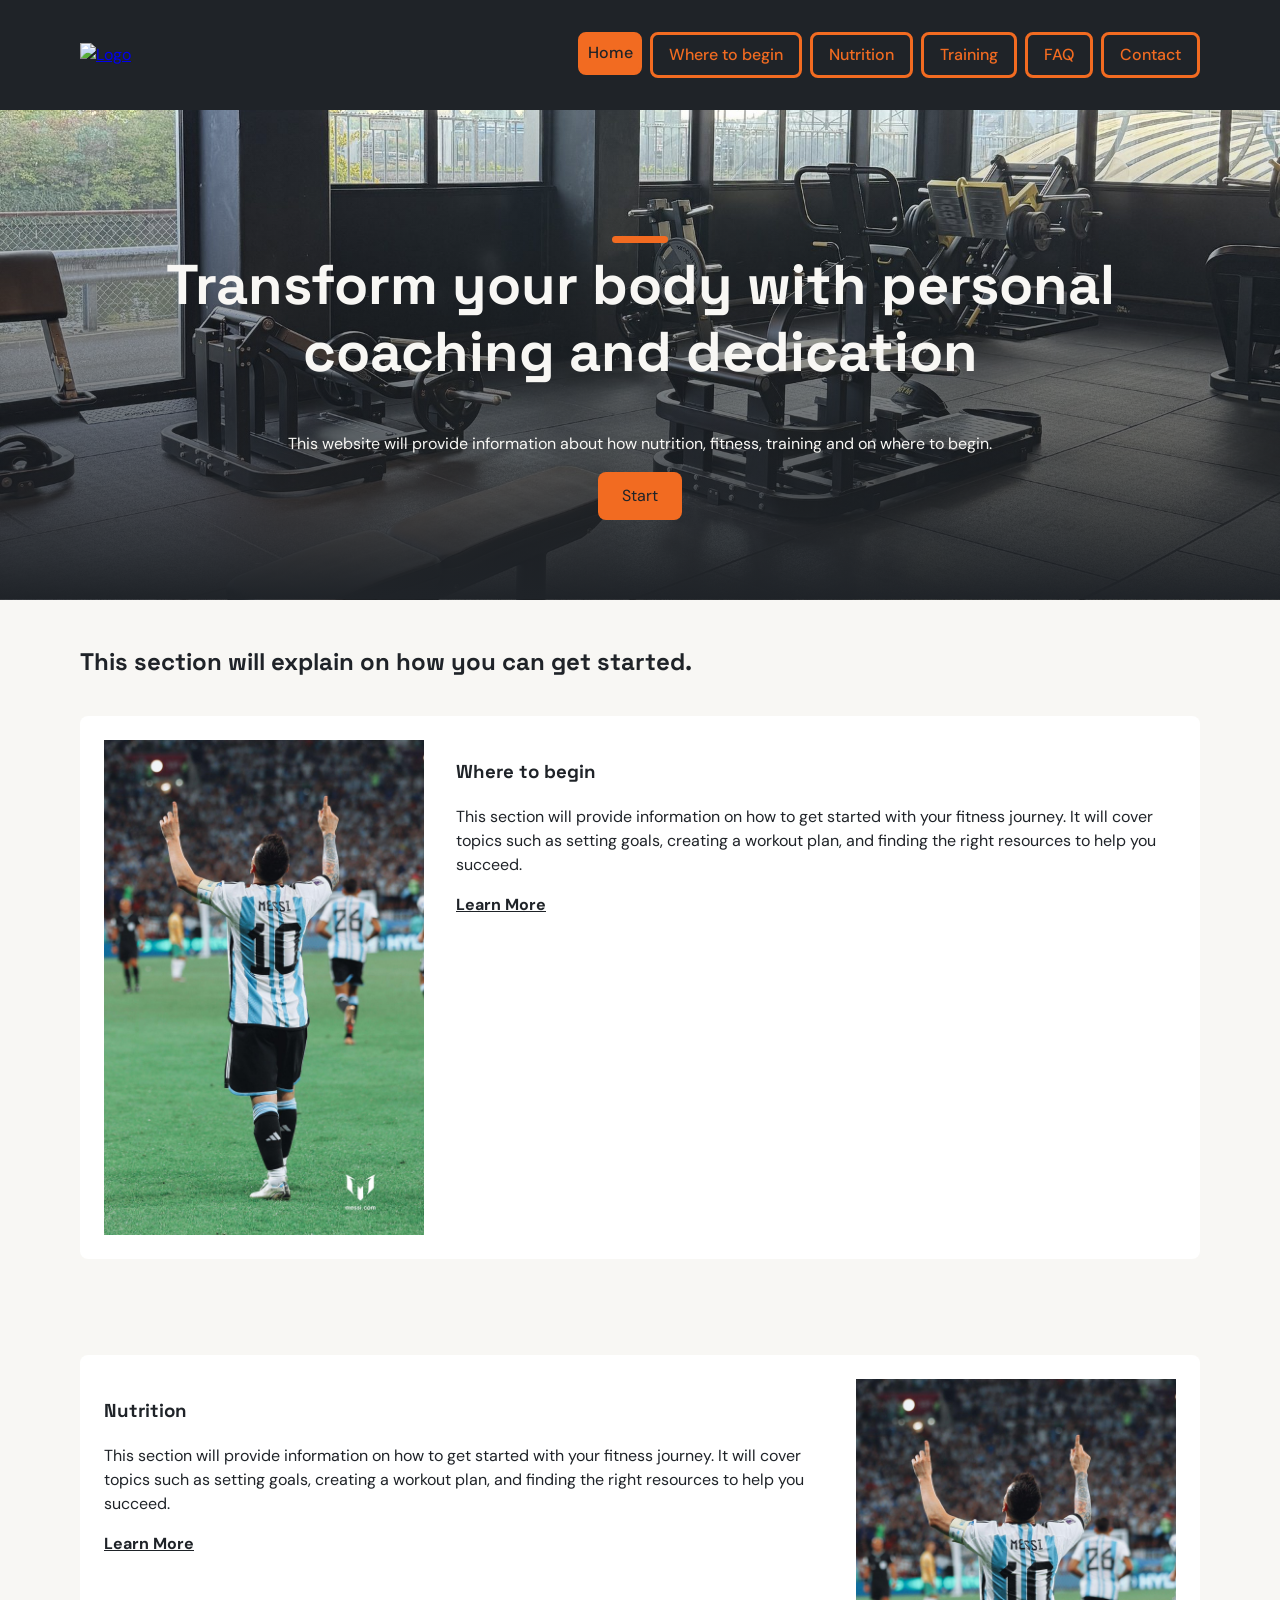
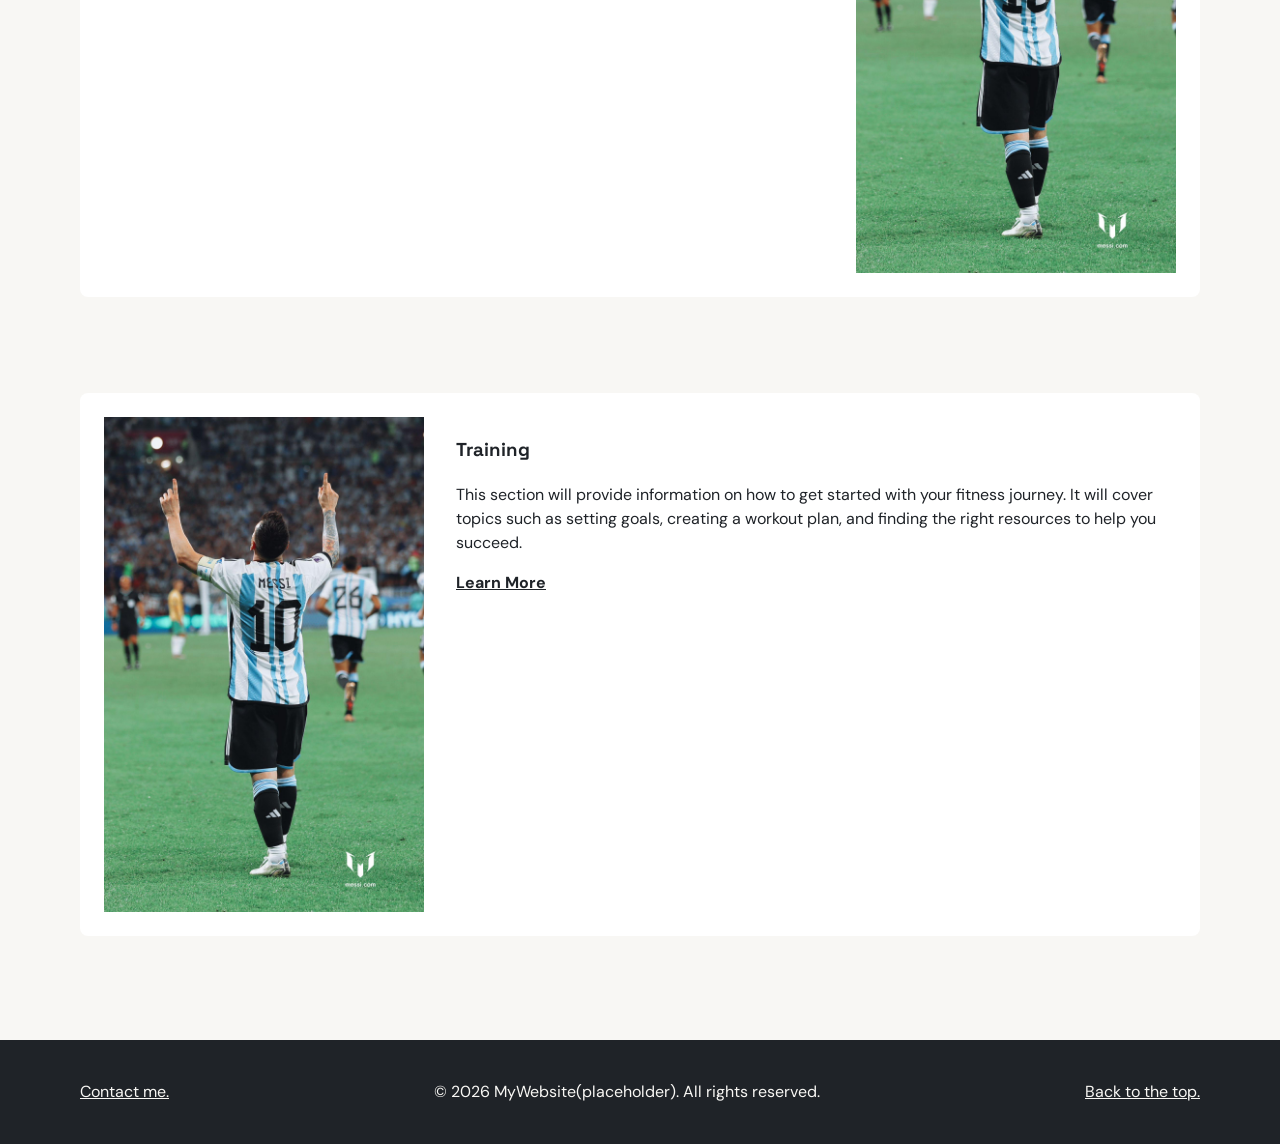
==== index.html @ 64c0b314 "new start" ====
<!doctype html>
<html lang="en">
	<head>
		<meta charset="UTF-8" />
		<meta name="viewport" content="width=device-width, initial-scale=1.0" />
		<link rel="stylesheet" type="text/css" href="css/style.css" />
		<title>MyWebsite(placeholder)</title>
		<link rel="icon" type="image/png" href="img/favicon.png" />
		<meta
			name="description"
			content="This website will provide information about how nutrition,fitness,training and on where to begin"
		/>
		<meta name="author" content="Mustafa Gedikli" />
		<meta
			name="keywords"
			content="nutrition, training, where to begin, fitness, contact"
		/>
	</head>
	<body>
		<header id="top">
			<a href="index.html"
				><img src="img/logo.svg" alt="Logo" class="logo"
			/></a>
			<nav>
				<ul>
					<li><a class="active" href="index.html">Home</a></li>
					<li><a href="where-to-begin.html">Where to begin</a></li>
					<li><a href="nutrition.html">Nutrition</a></li>
					<li><a href="training.html">Training</a></li>
					<li><a href="faq.html">FAQ</a></li>
					<li><a href="contact.html">Contact</a></li>
				</ul>
			</nav>
		</header>
		<section class="hero">
			<h1>Transform your body with personal coaching and dedication</h1>
			<p>
				This website will provide information about how nutrition, fitness,
				training and on where to begin.
			</p>
			<a class="start-button" href="where-to-begin.html">Start</a>
		</section>
		<section class="cards">
			<h2>This section will explain on how you can get started.</h2>
			<article>
				<img src="img/messi.jpeg" alt="Where to begin" height="530" width="320" />
				<section>
				<h3>Where to begin</h3>
				<p>
					This section will provide information on how to get started with your
					fitness journey. It will cover topics such as setting goals, creating
					a workout plan, and finding the right resources to help you succeed.
				</p>
				<a href="where-to-begin.html">Learn More</a>
				</section>
			</article>
			<article class="nutrition">
				<img src="img/messi.jpeg" alt="Nutrition" height="530" width="320" />
				<section>
				<h3>Nutrition</h3>
				<p>
					This section will provide information on how to get started with your
					fitness journey. It will cover topics such as setting goals, creating
					a workout plan, and finding the right resources to help you succeed.
				</p>
				
				<a href="nutrition.html">Learn More</a>
				</section>
			</article>
			<article>
				<img src="img/messi.jpeg" alt="Training" height="530" width="320" />
				<section>
				<h3>Training</h3>
				<p>
					This section will provide information on how to get started with your
					fitness journey. It will cover topics such as setting goals, creating
					a workout plan, and finding the right resources to help you succeed.
				</p>
				
				<a href="training.html">Learn More</a>
				</section>
			</article>
		</section>
		<footer>
			<a href="contact.html">Contact me.</a>
			<p>&copy; 2026 MyWebsite(placeholder). All rights reserved.</p>
			<a href="#top">Back to the top.</a>
		</footer>
	</body>
</html>
---- css/style.css ----
@import url("https://fonts.googleapis.com/css2?family=Space+Grotesk:wght@300..700&display=swap");
@import url("https://fonts.googleapis.com/css2?family=DM+Sans:ital,opsz,wght@0,9..40,100..1000;1,9..40,100..1000&family=Space+Grotesk:wght@300..700&display=swap");
body {
	font-family: "DM Sans", sans-serif;
	color: #1f2328;
	font-size: 1rem;
	line-height: 1.5;
	background-color: #f8f7f4;
	margin: 0;
}

header {
    background-color: #1f2328;
    padding: 1rem;
	text-align: center;
}
section {
	padding: 1.5rem;
}

article section {
	padding: 0;

}


section h2 {
	grid-column: 1/-1;
}

article {
	background-color: #ffffff;
	padding: 1.5rem;
	border-radius: 0.5rem;
	margin-bottom: 5rem;


}

article a {
	color: #1f2328;
	font-weight: 700;
}

article a:hover {
	text-decoration: underline;
	color: #c2410c;
}

img {
	max-width: 100%;
	height: auto;
}



.hero h1::before {
	content: "";
	display: block;
	width: 3.5rem;
	height: 0.4rem;
	background-color: #f26b21;
	border-radius: 0.5rem;
	margin-bottom: 0.5rem;
margin-right: auto;
	margin-left: auto;
}


.hero {
	background-color: #1f2328;
	color: #f8f7f4;
	padding-top: 5rem;
	padding-bottom: 5rem;
	text-align: center;
	background-image: linear-gradient(rgba(31,35,40,0),rgba(31,35,40,1)),url("../img/hero.jpg");
	background-repeat: no-repeat;
	background-size: cover;
	background-position: center;
}

.hero-detailpages {
	background-color: #1f2328;
	color: #f8f7f4;
}

.article-detailpages {
	background-color: #1f2328;
}
.hero-img {

	height: auto;
	width: 320px;
}

.logo {
    height: 2.75rem;

}

nav ul {
	list-style: none;
	padding: 0;
	display:grid;
	grid-template-columns: 1fr 1fr;
    gap: 0.5rem;
	text-align: center;

}

nav a {
	color: #f26b21;
	text-decoration: none;
	border-width: 3px;
	border-style: solid;
	border-color: #f26b21;
	background-color: transparent;
	border-radius: 0.5rem;
	padding: 0.5rem 1rem;
	display: block;
font-weight: 500;
}

.start-button {
	background-color: #f26b21;
	color: #1f2328;
	text-decoration: none;
    padding: 0.75rem 1.5rem;
    display: inline-block;
    border-radius: 0.5rem
	
}

.start-button2 {
	background-color: #f26b21;
	color: #1f2328;
	text-decoration: none;
	padding: 0.75rem 1.5rem;
	display: inline-block;
	border-radius: 0.5rem;
	

}
.submit-button {
	background-color: #f26b21;
	color: #1f2328;
	text-decoration: none;
	padding: 0.75rem 1.5rem;
	display: inline-block;
	border-radius: 0.5rem;
	align-self: flex-start;
}
h1,
h2,
h3 {
	font-family: "Space Grotesk", sans-serif;
}

h1 {
	font-size: 2.5rem;
	line-height: 1.2;
}

footer {
	background-color: #1f2328;
	color: #f8f7f4;
	padding: 1.5rem;
}

footer a {
	color: #f8f7f4;
}

.active {
	background-color: #f26b21;
	padding: 0.40em;
	color: #1f2328;
}

nav ul :hover {
	color: #f26b21;
	text-decoration: underline;
}

footer a:hover {
	color: #f26b21;
	text-decoration: underline;
}

.start-button:hover {
	background-color: #ffffff;
}

.start-button:active {
	background-color:#c2410c;
	color: #ffffff;
}
.start-button2:hover {
	background-color: #ffffff;
}

.start-button2:active {
	background-color:#c2410c;
	color: #ffffff;
}

.next-button {
	display:flex;
	justify-content: space-between;
}
form {
	display: flex;
	flex-direction: column;
	gap: 0.5rem;
}
input ,
select, 
textarea {
	padding: 0.5rem;
	border-radius: 0.5rem;
	border:solid #1f2328;
}

.social > article,
.what-i-do > article {
	display: flex;
	flex-direction: column;
	margin-bottom: 1rem;
}




@media (min-width: 768px) {
	header {
		display:flex;
		justify-content: space-between;
		align-items: center;

	}
	h1 {
		font-size: 3.5rem;
	}
	.cards {
		display: grid;
		gap: 1rem;
		grid-template-columns:  1fr;
	}
	footer {
		display: flex;
		justify-content: space-between;
		align-items: center;
	}
	header , section , footer {
		padding-left : 5rem;
		padding-right: 5rem;
	}
	.nutrition {
		flex-direction:row-reverse;
	}
	article {
		display: flex;
		gap: 2rem;
	}
	nav ul {
		display: flex;
		flex-wrap: wrap;
	}
	.diet-plans {
		display: grid;
		grid-template-columns: 1fr 1fr 1fr;
		gap: 1rem;
		
		
	}
	.diet-plans > p {
		grid-column: 1/-1;
	}
	.diet-plans > article {
		display: flex;
		flex-direction: column;
	}
	.diet-plans > article > img {
		width: 100%;
		height: 12rem;
		object-fit: cover;
	}
	.contact {
		display: grid;
		grid-template-columns: 2fr 1fr;
	}
	
}
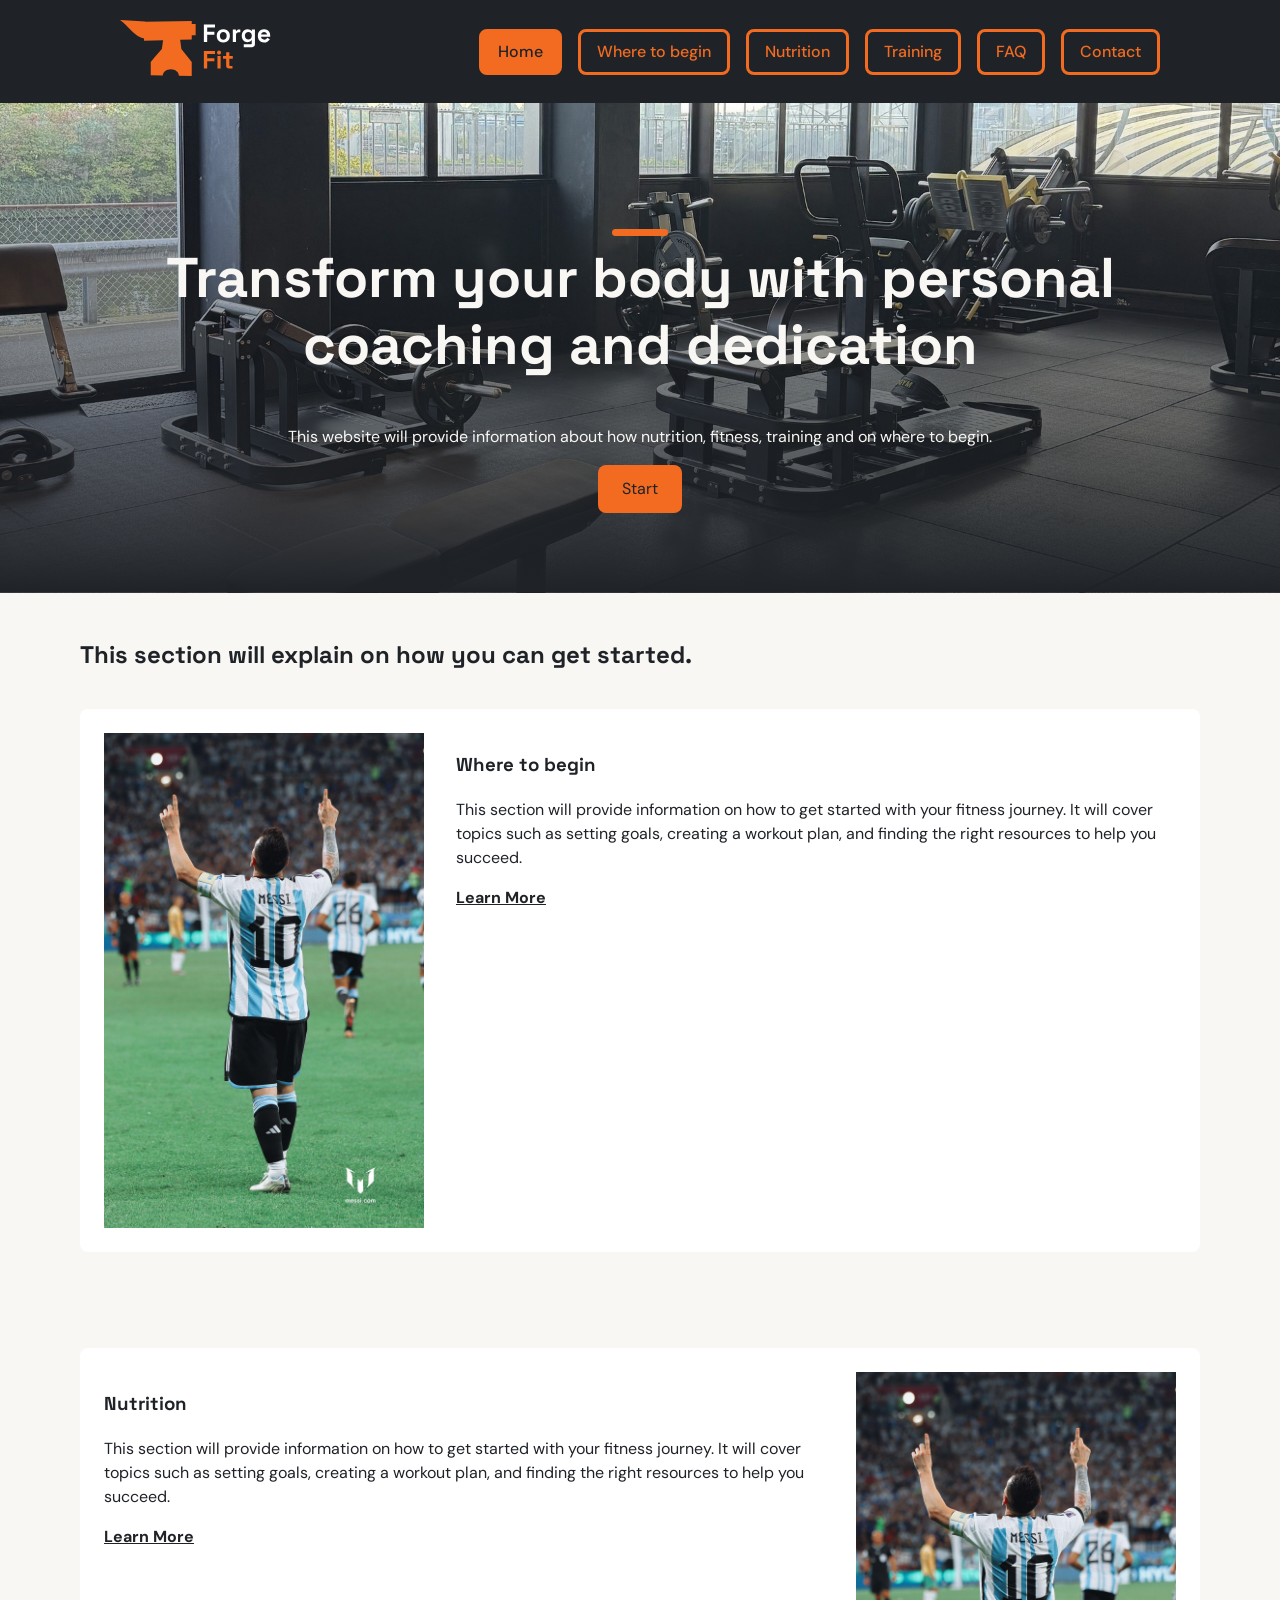
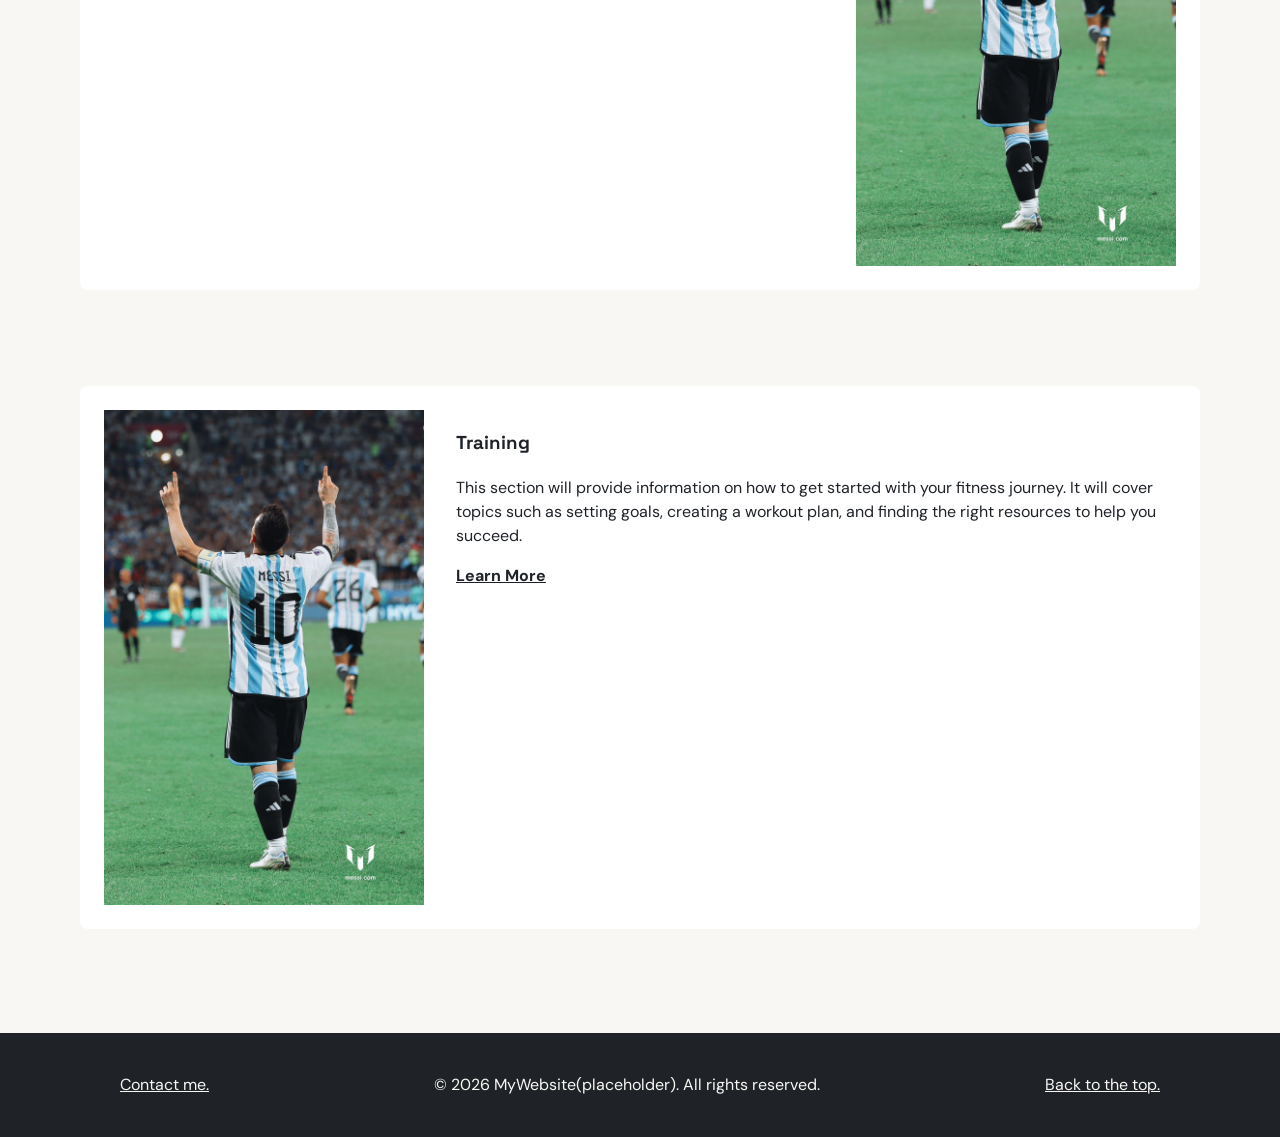
==== commit 9e1be49c: "broken" ====
--- a/index.html
+++ b/index.html
@@ -21,6 +21,12 @@
 			<a href="index.html"
 				><img src="img/logo.svg" alt="Logo" class="logo"
 			/></a>
+			<input type="checkbox" id="menu-toggle" class="menu-toggle" />
+			<label for="menu-toggle" class="menu-button" title="Open menu">
+					<span></span>
+					<span></span>
+					<span></span>
+				</label>
 			<nav>
 				<ul>
 					<li><a class="active" href="index.html">Home</a></li>
--- a/css/style.css
+++ b/css/style.css
@@ -11,8 +11,12 @@
 
 header {
     background-color: #1f2328;
-    padding: 1rem;
-	text-align: center;
+    padding: 1.25rem;
+display: flex;
+	justify-content: space-between;
+	align-items: center;
+	flex-wrap: wrap;
+	
 }
 section {
 	padding: 1.5rem;
@@ -102,7 +106,7 @@
 	list-style: none;
 	padding: 0;
 	display:grid;
-	grid-template-columns: 1fr 1fr;
+	grid-template-columns: 1fr;
     gap: 0.5rem;
 	text-align: center;
 
@@ -119,6 +123,47 @@
 	padding: 0.5rem 1rem;
 	display: block;
 font-weight: 500;
+	transition: background-color 0.15s ease-out, color 0.15s ease-out;
+}
+
+nav {
+	max-height:0;
+	overflow: hidden;
+	opacity:0;
+	transition: background-color 0.3s ease-out, color 0.3s ease-out;
+
+}
+
+.menu-toggle:checked ~ nav
+{
+	max-height:25rem;
+	opacity: 1;
+}
+.menu-toggle {
+	display: none;
+}
+
+.menu-button {
+	width: 2.75rem;
+	height: 2.75rem;
+	border-width: 3px;
+	border-style: solid;
+	border-color: #f26b21;
+	border-radius: 0.5rem;
+	display: flex;
+	flex-direction: column;
+	justify-content: center;
+	align-items: center;
+	gap: 0.3rem;
+	cursor: pointer;
+}
+
+.menu-button span {
+	display: block;
+	width: 1.3rem;
+	height: 3px;
+	background-color: #f26b21;
+	border-radius: 2px;
 }
 
 .start-button {
@@ -127,10 +172,25 @@
 	text-decoration: none;
     padding: 0.75rem 1.5rem;
     display: inline-block;
+	text-align: center;
     border-radius: 0.5rem
 	
 }
 
+.training-button {
+	background-color: #f26b21;
+	color: #1f2328;
+	text-decoration: none;
+	padding: 0.75rem 1.5rem;
+	display:inline-block;
+	border-radius: 0.5rem;
+}
+
+.training-article {
+	display:flex;
+	justify-content:center;
+	align-items: center;
+}
 .start-button2 {
 	background-color: #f26b21;
 	color: #1f2328;
@@ -138,7 +198,7 @@
 	padding: 0.75rem 1.5rem;
 	display: inline-block;
 	border-radius: 0.5rem;
-	
+
 
 }
 .submit-button {
@@ -173,13 +233,17 @@
 
 .active {
 	background-color: #f26b21;
-	padding: 0.40em;
-	color: #1f2328;
-}
-
-nav ul :hover {
-	color: #f26b21;
-	text-decoration: underline;
+	color: #1f2328;
+}
+
+nav a:hover {
+	color: #f8f7f4;
+	text-decoration: none;
+	background-color: #f26b21;
+}
+
+nav a.active:hover {
+	color: #1f2328;
 }
 
 footer a:hover {
@@ -251,9 +315,13 @@
 		justify-content: space-between;
 		align-items: center;
 	}
-	header , section , footer {
-		padding-left : 5rem;
-		padding-right: 5rem;
+ section{
+	 padding-left : 5rem;
+	 padding-right : 5rem;
+ }
+	header , footer {
+		padding-left : 7.5rem;
+		padding-right: 7.5rem;
 	}
 	.nutrition {
 		flex-direction:row-reverse;
@@ -262,9 +330,24 @@
 		display: flex;
 		gap: 2rem;
 	}
+    nav { 
+		max-height:none;
+		overflow: visible;
+		opacity:1;
+		
+	   }	
 	nav ul {
 		display: flex;
 		flex-wrap: wrap;
+		gap: 1rem;
+		margin: 0;
+	}
+	
+	.menu-button {
+		display:none;
+	}
+	.logo {
+		height: 3.5rem;
 	}
 	.diet-plans {
 		display: grid;
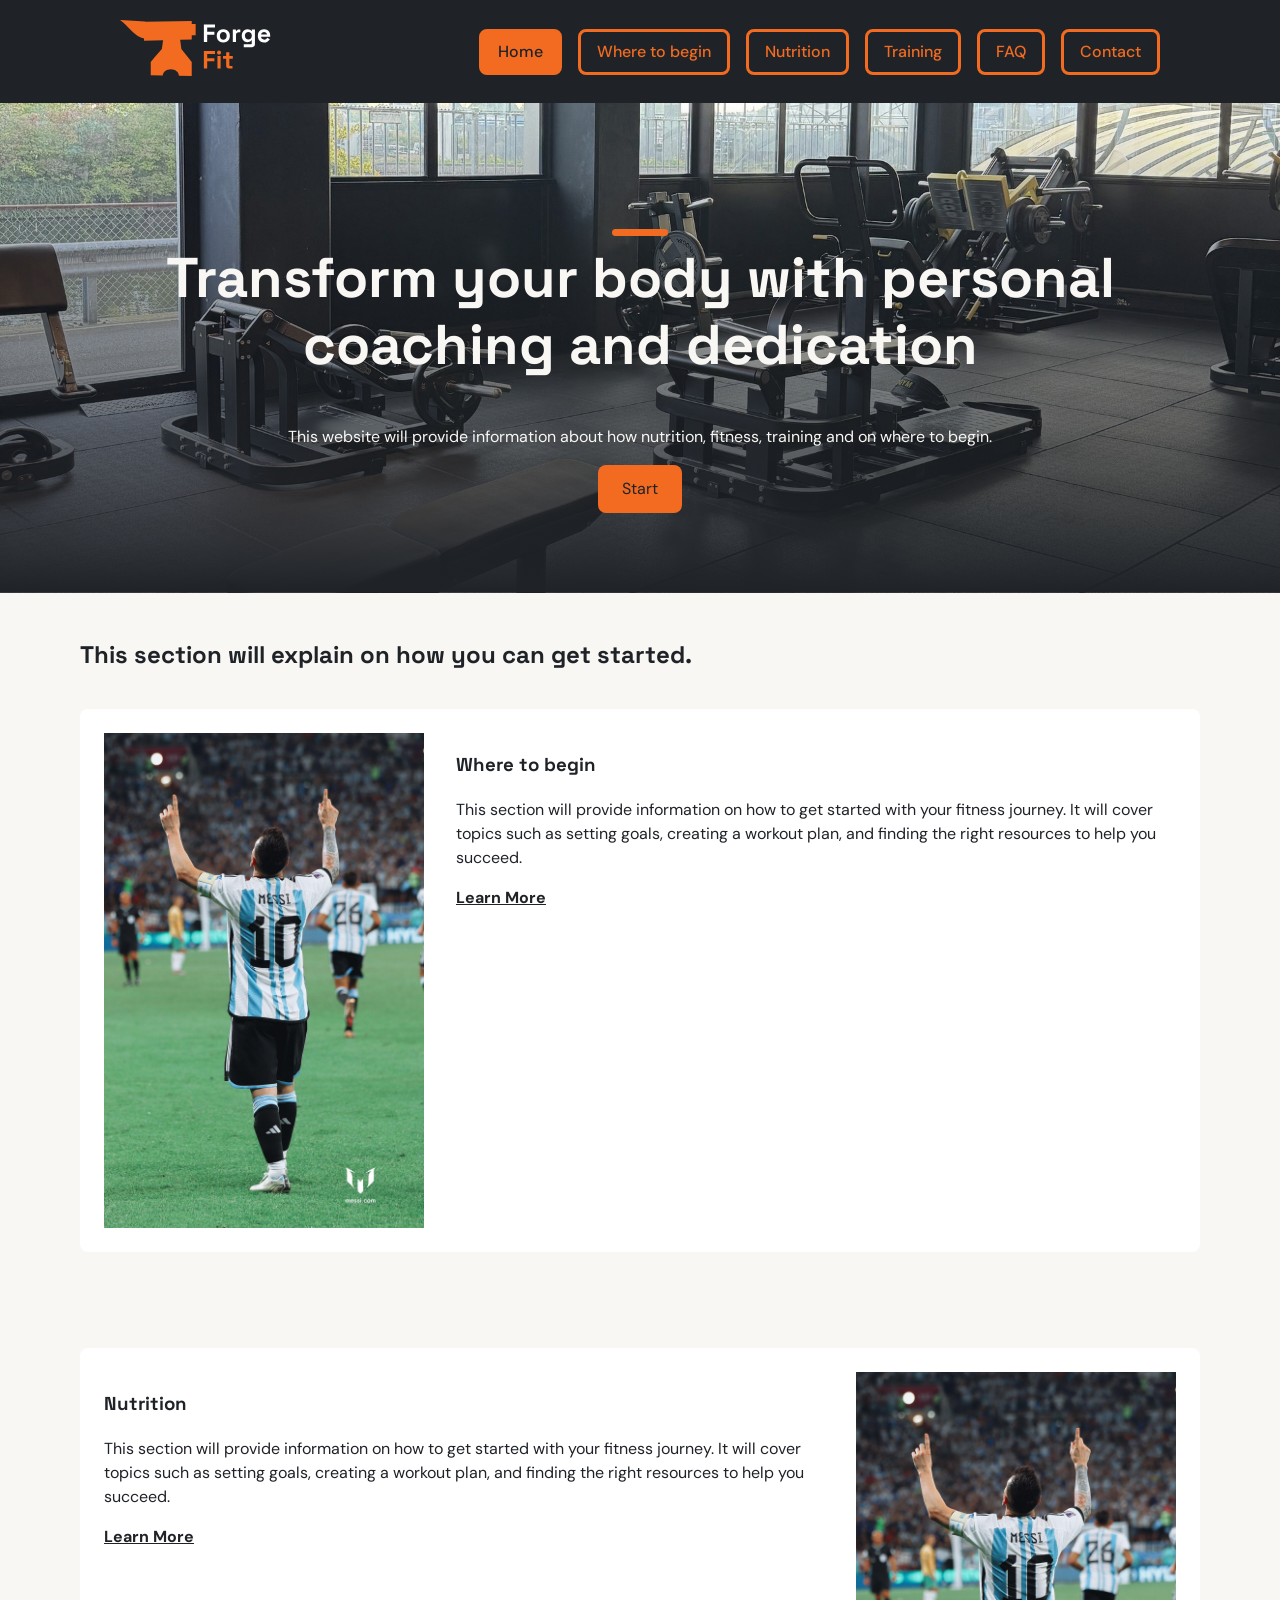
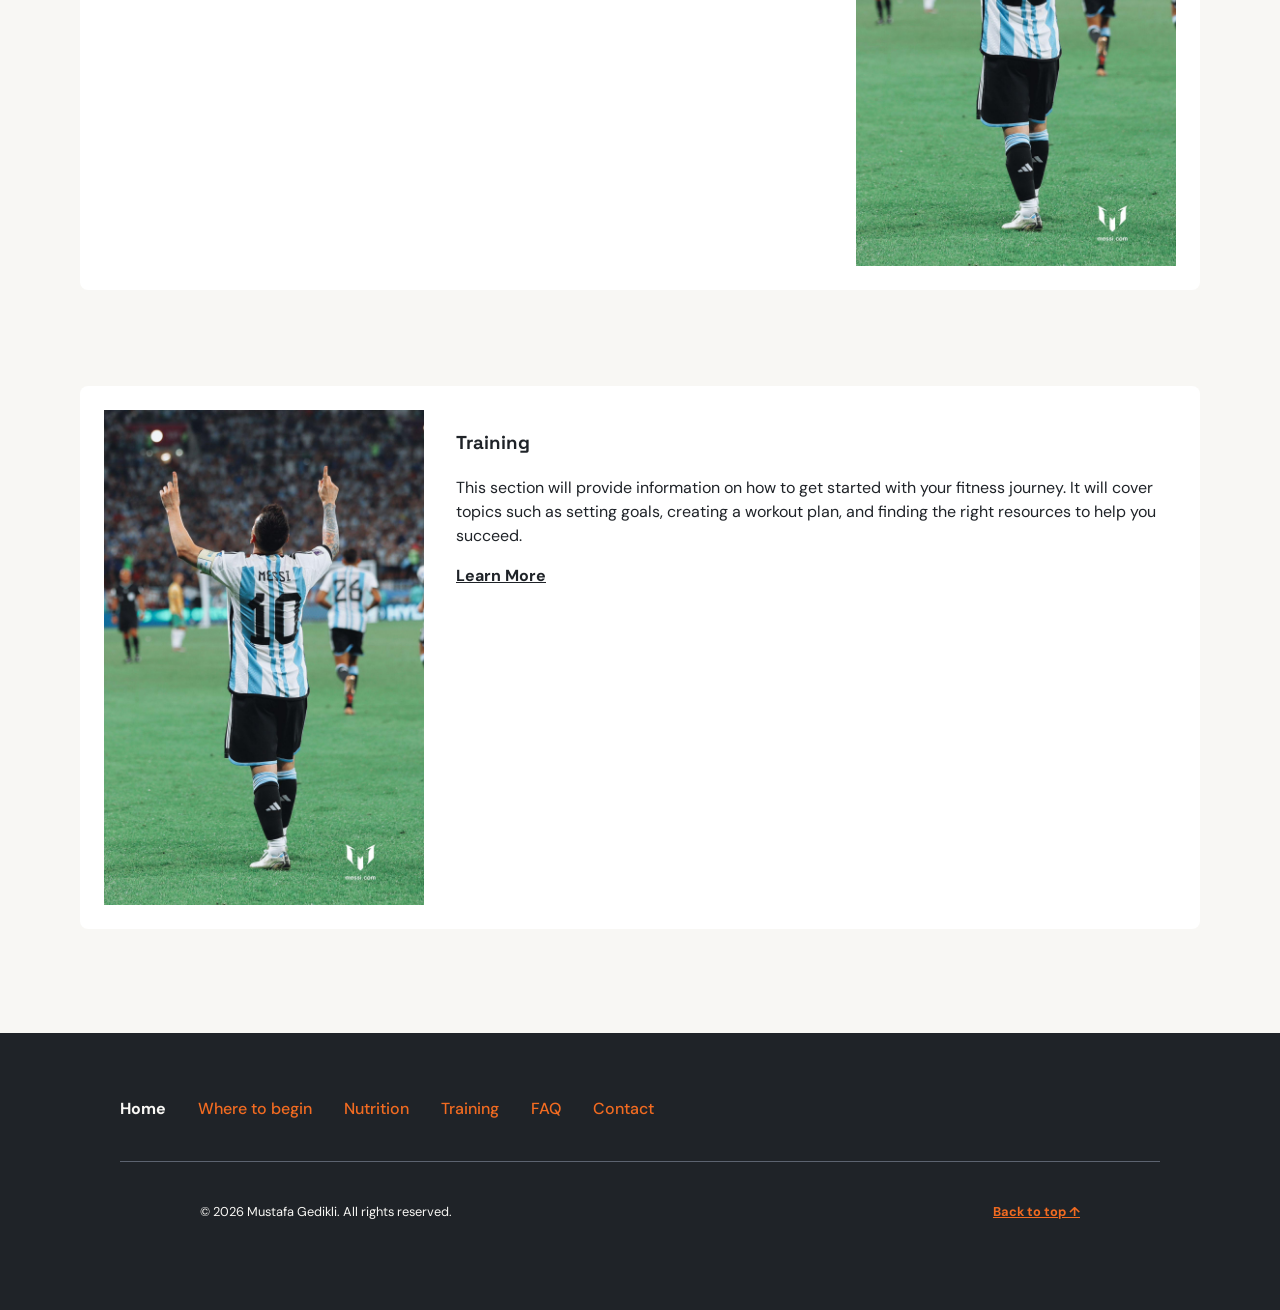
==== commit 4853f06d: "footer" ====
--- a/index.html
+++ b/index.html
@@ -23,9 +23,8 @@
 			/></a>
 			<input type="checkbox" id="menu-toggle" class="menu-toggle" />
 			<label for="menu-toggle" class="menu-button" title="Open menu">
-					<span></span>
-					<span></span>
-					<span></span>
+				<img src="img/menu.svg" alt="Menu" class="menu-icon" title="OPen menu">
+				<img src="img/close.svg" alt="close" class="close-icon" title="Close menu">
 				</label>
 			<nav>
 				<ul>
@@ -88,9 +87,18 @@
 			</article>
 		</section>
 		<footer>
-			<a href="contact.html">Contact me.</a>
-			<p>&copy; 2026 MyWebsite(placeholder). All rights reserved.</p>
-			<a href="#top">Back to the top.</a>
+			<ul class="footer-links">
+				<li><a class="current-footer" href="index.html">Home</a></li>
+				<li><a href="where-to-begin.html">Where to begin</a></li>
+				<li><a href="nutrition.html">Nutrition</a></li>
+				<li><a href="training.html">Training</a></li>
+				<li><a href="faq.html">FAQ</a></li>
+				<li><a href="contact.html">Contact</a></li>
+			</ul>
+			<section class="footer-bottom">
+				<p>&copy; 2026 Mustafa Gedikli. All rights reserved.</p>
+				<a href="#top">Back to top &uarr;</a>
+			</section>
 		</footer>
 	</body>
 </html>
--- a/css/style.css
+++ b/css/style.css
@@ -83,6 +83,53 @@
 	background-position: center;
 }
 
+.footer-links {
+	list-style: none;
+	padding: 0;
+	margin: 0;
+	display:flex;
+	flex-direction: column;
+	gap:0.75rem;
+	font-size:1rem;
+	font-weight: 500;
+}
+
+.footer-links .current-footer {
+	color: #f8f7f4;
+	font-weight: 700;
+}
+
+.footer-links a {
+	color: #f26b21;
+	text-decoration: none;
+	
+}
+
+.footer-bottom {
+	display:flex;
+	flex-direction: column;
+	gap:0.75rem;
+	border-top: 1px solid #5C6370;
+	padding-top: 0.75rem;
+	margin-top: 0.75rem;
+}
+
+.footer-bottom a {
+	color: #f26b21;
+	font-size:0.8rem;
+	font-weight: 700;
+	text-decoration: underline;
+}
+
+.footer-bottom p {
+	color: #f8f7f4;
+	font-size: 0.8rem;
+	margin:0;
+}
+
+
+
+
 .hero-detailpages {
 	background-color: #1f2328;
 	color: #f8f7f4;
@@ -130,7 +177,8 @@
 	max-height:0;
 	overflow: hidden;
 	opacity:0;
-	transition: background-color 0.3s ease-out, color 0.3s ease-out;
+	transition: max-height 0.3s ease-out, opacity 0.3s ease-out;
+	width: 100%;
 
 }
 
@@ -151,19 +199,33 @@
 	border-color: #f26b21;
 	border-radius: 0.5rem;
 	display: flex;
-	flex-direction: column;
 	justify-content: center;
 	align-items: center;
-	gap: 0.3rem;
 	cursor: pointer;
-}
-
-.menu-button span {
-	display: block;
-	width: 1.3rem;
-	height: 3px;
-	background-color: #f26b21;
-	border-radius: 2px;
+	position: relative;
+}
+
+.menu-icon {
+	width:1.3rem;
+	transition: opacity 0.3s ease-out;
+}
+
+.menu-toggle:checked + .menu-button .menu-icon {
+	opacity: 0;
+}
+
+.menu-toggle:checked + .menu-button .close-icon {
+	opacity: 1;
+}
+
+.close-icon {
+	position: absolute;
+	width:1.1rem;
+	height:1.1rem;
+	inset:0;
+	margin:auto;
+	opacity:0;
+	transition: opacity 0.3s ease-out;
 }
 
 .start-button {
@@ -234,6 +296,16 @@
 .active {
 	background-color: #f26b21;
 	color: #1f2328;
+}
+
+.current-footer {
+	color: #f8f7f4;
+	font-weight:700;
+}
+
+.current-footer:hover {
+	color: #f8f7f4;
+	text-decoration: none;
 }
 
 nav a:hover {
@@ -323,6 +395,26 @@
 		padding-left : 7.5rem;
 		padding-right: 7.5rem;
 	}
+	
+	footer { 
+		padding-bottom : 4rem;
+		padding-top: 4rem;
+		display:block;
+	}
+	.footer-links {
+		display: flex;
+		flex-direction: row;
+		gap:2rem;
+	}
+	
+	.footer-bottom {
+		display:flex;
+		flex-direction: row;
+		justify-content: space-between;
+		align-items: center;
+		margin-top: 2.5rem;
+		padding-top:2.5rem;
+	}
 	.nutrition {
 		flex-direction:row-reverse;
 	}
@@ -334,6 +426,7 @@
 		max-height:none;
 		overflow: visible;
 		opacity:1;
+			width:auto;
 		
 	   }	
 	nav ul {
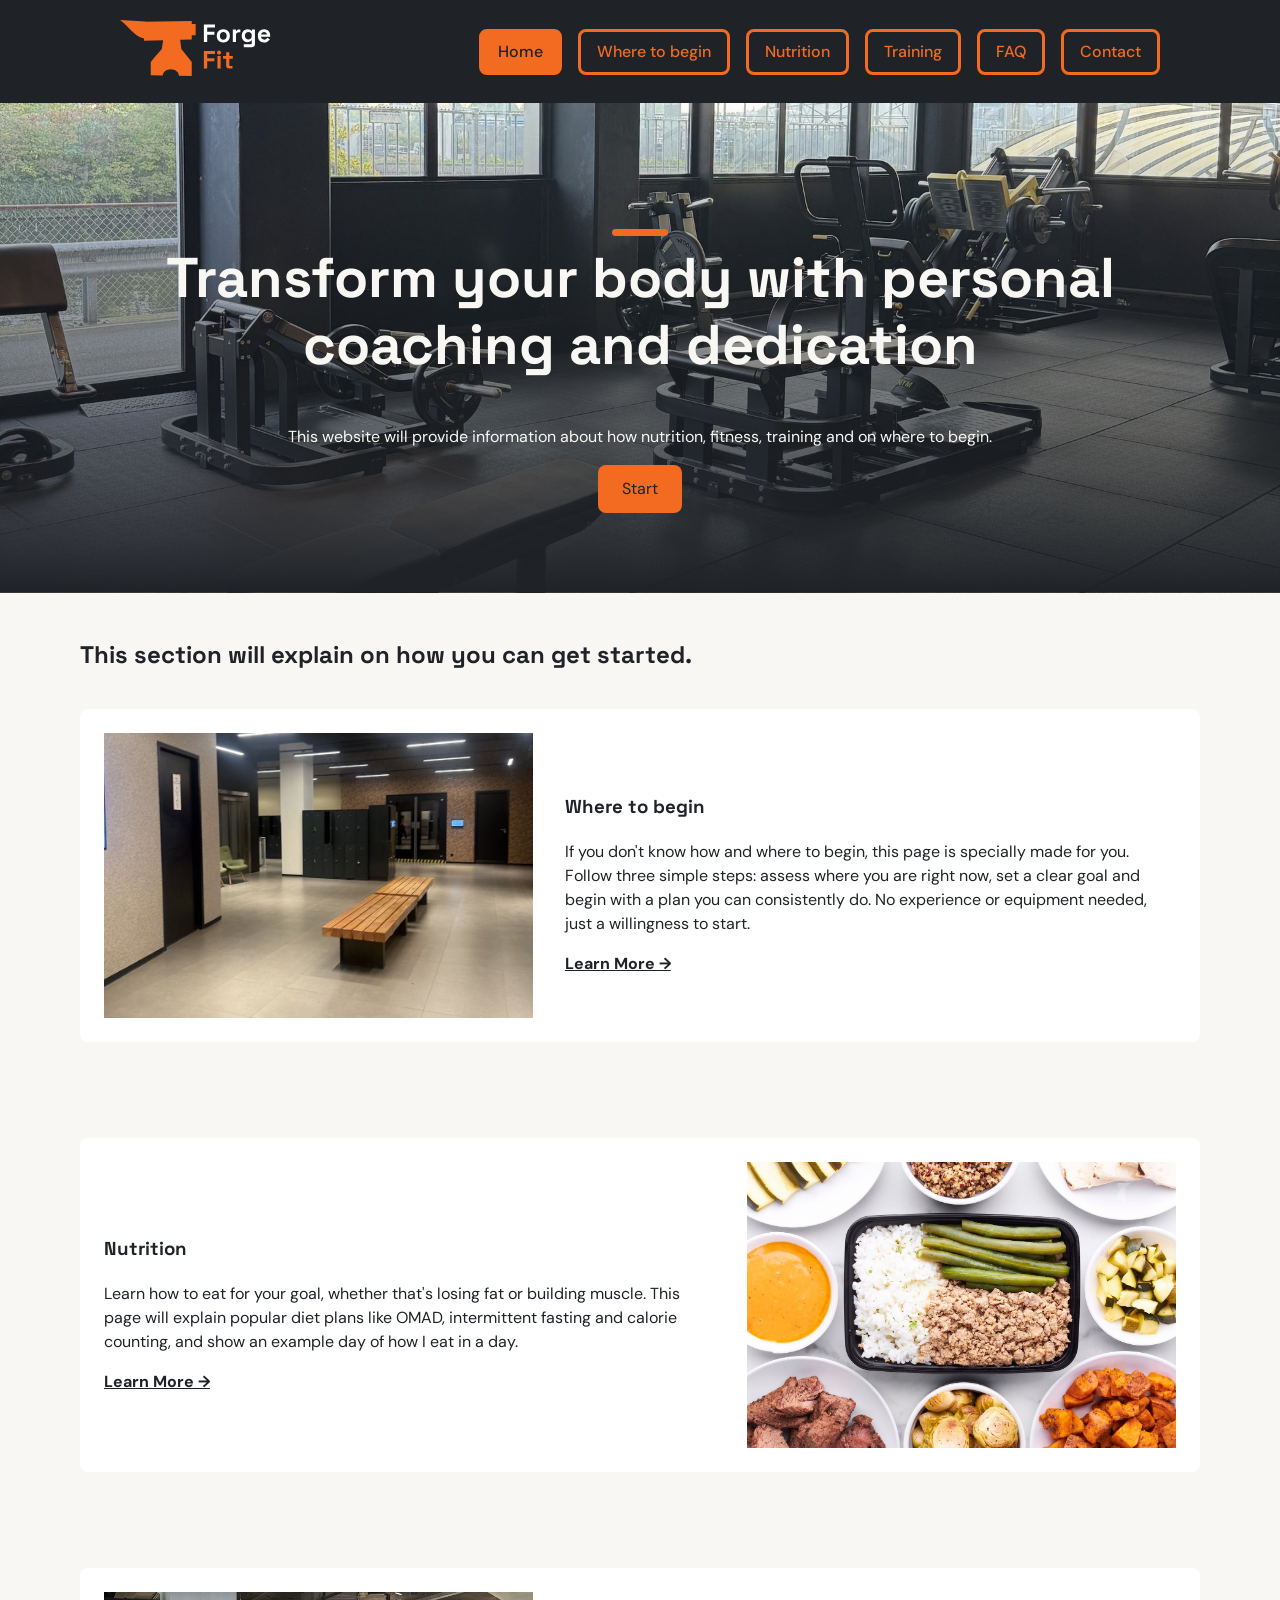
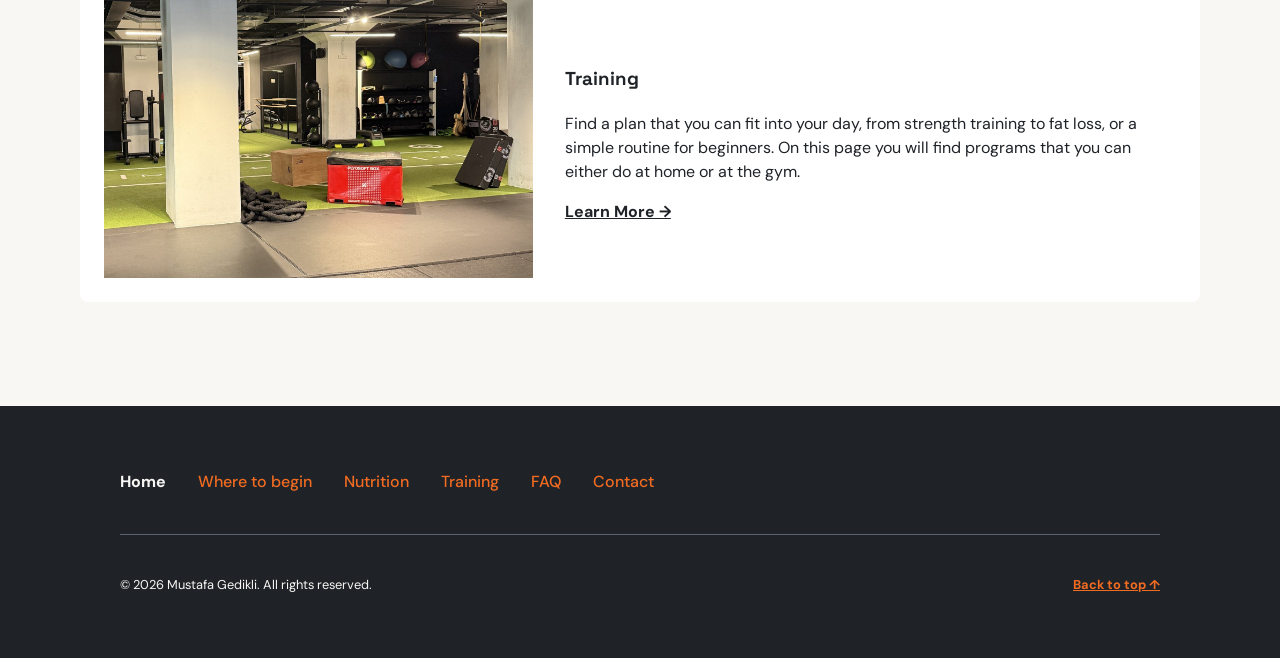
==== commit 173e58da: "home page final" ====
--- a/index.html
+++ b/index.html
@@ -48,41 +48,35 @@
 		<section class="cards">
 			<h2>This section will explain on how you can get started.</h2>
 			<article>
-				<img src="img/messi.jpeg" alt="Where to begin" height="530" width="320" />
+				<img src="img/home-where-to-begin.jpg" alt="Where to begin" />
 				<section>
 				<h3>Where to begin</h3>
 				<p>
-					This section will provide information on how to get started with your
-					fitness journey. It will cover topics such as setting goals, creating
-					a workout plan, and finding the right resources to help you succeed.
+					If you don't know how and where to begin, this page is specially made for you. Follow three simple steps: assess where you are right now, set a clear goal and begin with a plan you can consistently do. No experience or equipment needed, just a willingness to start.
 				</p>
-				<a href="where-to-begin.html">Learn More</a>
+				<a href="where-to-begin.html">Learn More →</a>
 				</section>
 			</article>
 			<article class="nutrition">
-				<img src="img/messi.jpeg" alt="Nutrition" height="530" width="320" />
+				<img src="img/home-nutrition.jpg" alt="Nutrition" />
 				<section>
 				<h3>Nutrition</h3>
 				<p>
-					This section will provide information on how to get started with your
-					fitness journey. It will cover topics such as setting goals, creating
-					a workout plan, and finding the right resources to help you succeed.
+					Learn how to eat for your goal, whether that's losing fat or building muscle. This page will explain popular diet plans like OMAD, intermittent fasting and calorie counting, and show an example day of how I eat in a day.
 				</p>
 				
-				<a href="nutrition.html">Learn More</a>
+				<a href="nutrition.html">Learn More → </a>
 				</section>
 			</article>
 			<article>
-				<img src="img/messi.jpeg" alt="Training" height="530" width="320" />
+				<img src="img/training-hero.jpg" alt="Training"/>
 				<section>
 				<h3>Training</h3>
 				<p>
-					This section will provide information on how to get started with your
-					fitness journey. It will cover topics such as setting goals, creating
-					a workout plan, and finding the right resources to help you succeed.
+					Find a plan that you can fit into your day, from strength training to fat loss, or a simple routine for beginners. On this page you will find programs that you can either do at home or at the gym.
 				</p>
 				
-				<a href="training.html">Learn More</a>
+				<a href="training.html">Learn More → </a>
 				</section>
 			</article>
 		</section>
--- a/css/style.css
+++ b/css/style.css
@@ -1,5 +1,7 @@
 @import url("https://fonts.googleapis.com/css2?family=Space+Grotesk:wght@300..700&display=swap");
 @import url("https://fonts.googleapis.com/css2?family=DM+Sans:ital,opsz,wght@0,9..40,100..1000;1,9..40,100..1000&family=Space+Grotesk:wght@300..700&display=swap");
+
+
 body {
 	font-family: "DM Sans", sans-serif;
 	color: #1f2328;
@@ -40,6 +42,12 @@
 
 
 }
+.cards > article > img {
+	width: 100%;
+	height: auto;
+	aspect-ratio: 3 / 2;
+	object-fit: cover;
+}
 
 article a {
 	color: #1f2328;
@@ -82,6 +90,158 @@
 	background-size: cover;
 	background-position: center;
 }
+
+.day-picker, .faq-picker {
+	text-align: center;
+}
+
+.day-picker ul {
+	display: flex;
+	justify-content: center;
+	gap:1rem;
+	flex-wrap:wrap;
+	list-style:none;
+	padding: 0;
+	margin: 0;
+}
+
+.faq-picker ul {
+	display: flex;
+	gap: 1rem;
+	flex-wrap: wrap;
+	list-style: none;
+	padding: 0;
+	margin: 0;
+	
+}
+.day-picker a, .faq-picker a{
+	color:#C2410C;
+	text-decoration: none;
+	font-weight: 500;
+	border-width:3px;
+	border-style:solid;
+	border-color:#C2410C;
+	border-radius: 0.5rem;
+	padding: 0.5rem 2rem;
+	display:block;
+	transition: background-color 0.15s ease-out, color 0.15s ease-out;
+}
+
+.day-picker a:hover, .faq-picker a:hover {
+	background-color: #f26b21;
+	color: #1f2328;
+	
+}
+
+.day-picker a:active, .faq-picker a:active {
+	background-color:#c2410c;
+	color: #ffffff;
+}
+
+.faq-selection {
+	background-color: #ffffff;
+	border-radius: 0.5rem;
+	border-color: #5C6370;
+	border-width:1px;
+	border-style: solid;
+	margin-bottom:0.5rem;
+	padding:1rem;
+}
+
+.faq-selection summary {
+	cursor:pointer;
+	font-weight: 600;
+	list-style:none;
+	display:flex;
+	justify-content: space-between;
+	align-items: center;
+	
+}
+
+.faq-selection summary::after {
+	content: "↓";
+	color: #1F2328;
+	font-weight: 500;
+	transition:  transform 0.15s ease-out;
+}
+
+.faq-selection[open] summary::after {
+	transform:rotate(180deg);
+}
+
+@keyframes faqdown {
+	from { opacity: 0; transform: translateY(-0.5rem); }
+	to { opacity: 1; transform: translateY(0); }
+}
+
+.faq-selection[open] p {
+	animation: faqdown .3s ease-out;
+}
+
+.faq-selection::details-content {
+	height:0;
+	overflow:clip;
+	transition: height 0.15s ease-out, content-visibility 0.15s ease-out;
+}
+
+.faq-selection summary::-webkit-details-marker  {
+	display:none;
+}
+
+.faq-selection p {
+	margin-top: 0.5rem;
+}
+
+.faq-selection[open]::details-content {
+	height:auto;
+}
+
+.exercise-grid {
+	list-style:none;
+	padding: 0;
+	margin: 0;
+	display:grid;
+	gap:1rem;
+	grid-template-columns: 1fr 1fr;
+}
+
+.faq-cta {
+	text-align:center;
+}
+
+.exercise-grid img {
+	width: 100%;
+	height: 7rem;
+	object-fit: cover;
+	display: block;
+	border-radius: 0.5rem;
+}
+
+.exercise-grid h3 , .exercise-grid h4 { 
+	font-size: 1rem;
+	
+}
+
+.exercise-grid > li > figure {
+	margin: 0;
+}
+
+.exercise-grid > li {
+	background-color: #ffffff;
+	padding:1rem;
+	border-radius: 0.5rem;
+}
+.exercise-grid p {
+	font-size: 0.75rem;
+	color: #5C6370;
+	margin: 0;
+}
+
+
+
+
+
+
 
 .footer-links {
 	list-style: none;
@@ -112,7 +272,11 @@
 	border-top: 1px solid #5C6370;
 	padding-top: 0.75rem;
 	margin-top: 0.75rem;
-}
+	padding-bottom: 0;
+	padding-left: 0;
+	padding-right: 0;
+}
+
 
 .footer-bottom a {
 	color: #f26b21;
@@ -274,7 +438,8 @@
 }
 h1,
 h2,
-h3 {
+h3,
+h4 {
 	font-family: "Space Grotesk", sans-serif;
 }
 
@@ -342,7 +507,9 @@
 
 .next-button {
 	display:flex;
-	justify-content: space-between;
+	justify-content: center;
+	gap:1rem;
+	
 }
 form {
 	display: flex;
@@ -381,6 +548,14 @@
 		display: grid;
 		gap: 1rem;
 		grid-template-columns:  1fr;
+	}
+	.cards > article > img {
+		width: 40%;
+		flex: 0 0 40%;
+	}
+	
+	.cards > article {
+	align-items:center;
 	}
 	footer {
 		display: flex;
@@ -414,7 +589,20 @@
 		align-items: center;
 		margin-top: 2.5rem;
 		padding-top:2.5rem;
-	}
+		padding-bottom: 0;
+		padding-left: 0;
+		padding-right: 0;
+	}
+	
+	.exercise-grid {
+		display: grid;
+		grid-template-columns: 1fr 1fr 1fr 1fr;
+	}
+	#upper-lower .exercise-grid {
+		display: grid;
+		grid-template-columns: 1fr 1fr 1fr;
+	}
+	
 	.nutrition {
 		flex-direction:row-reverse;
 	}
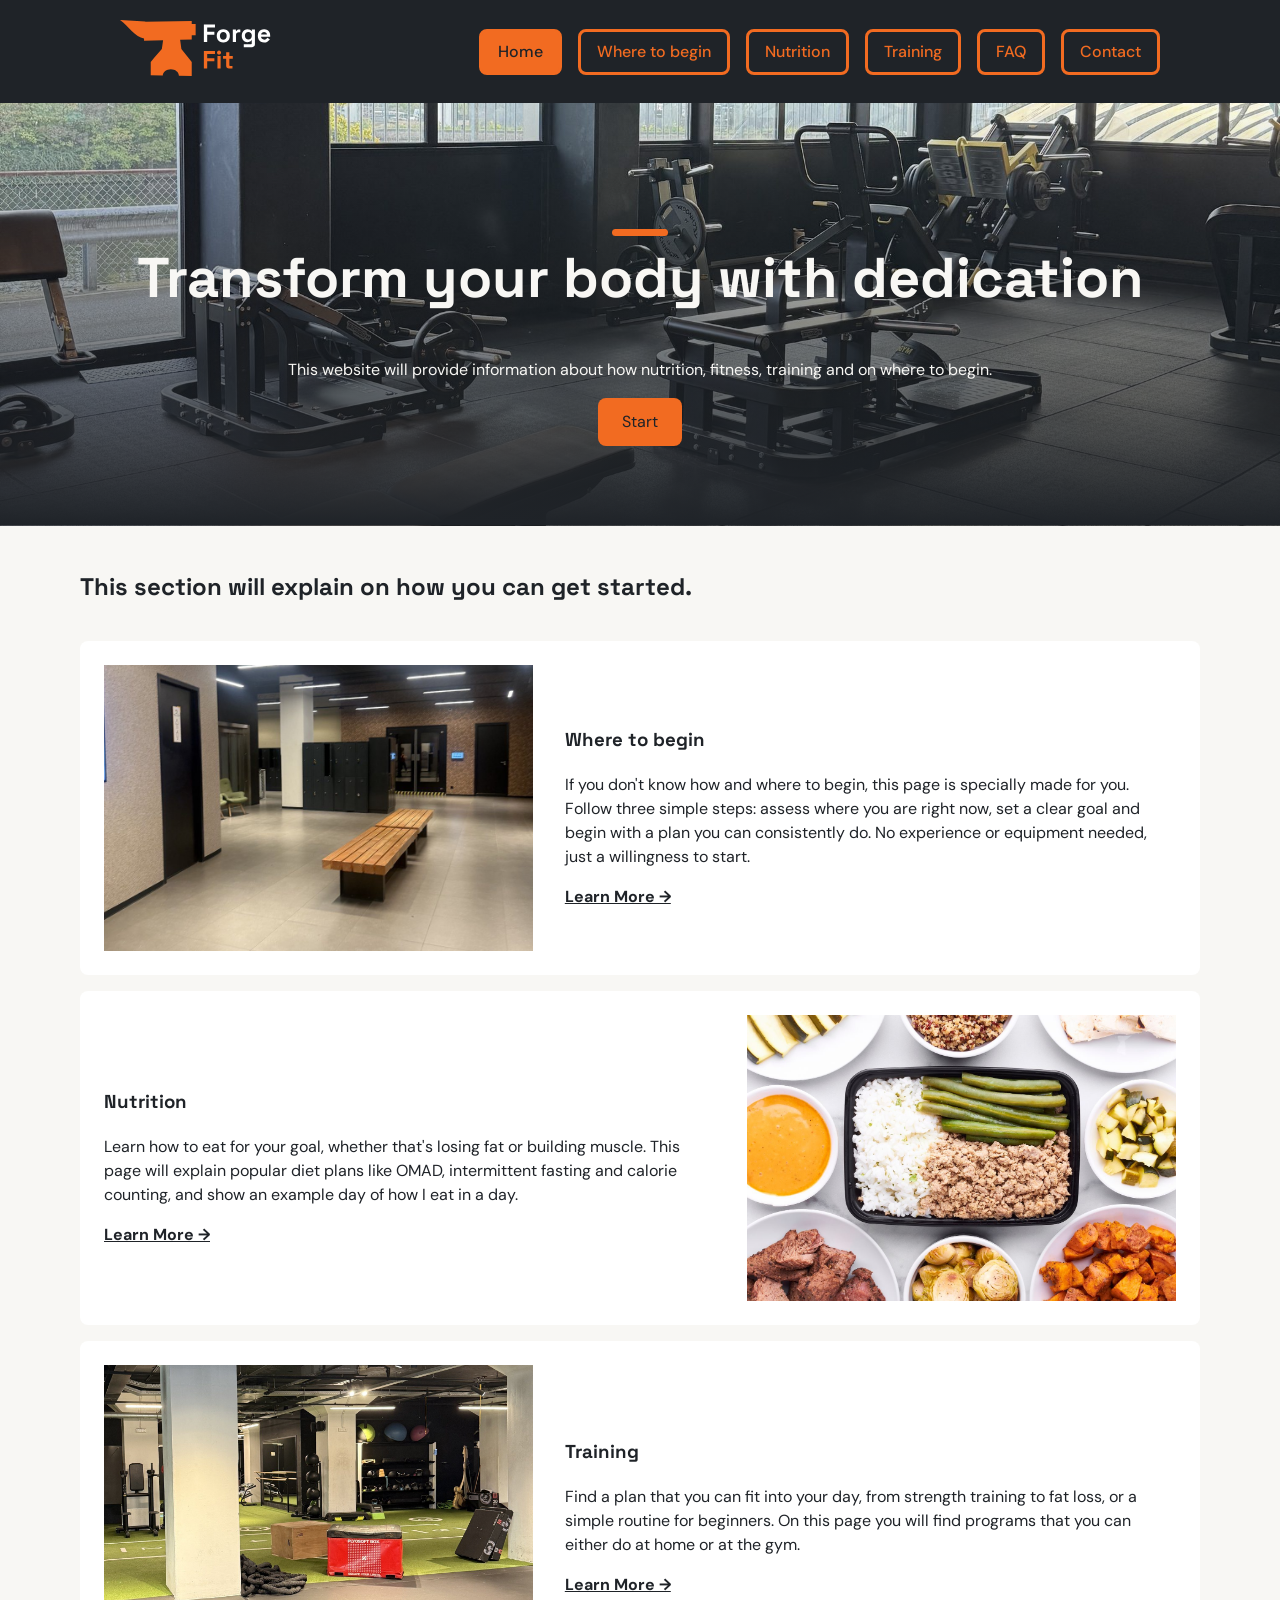
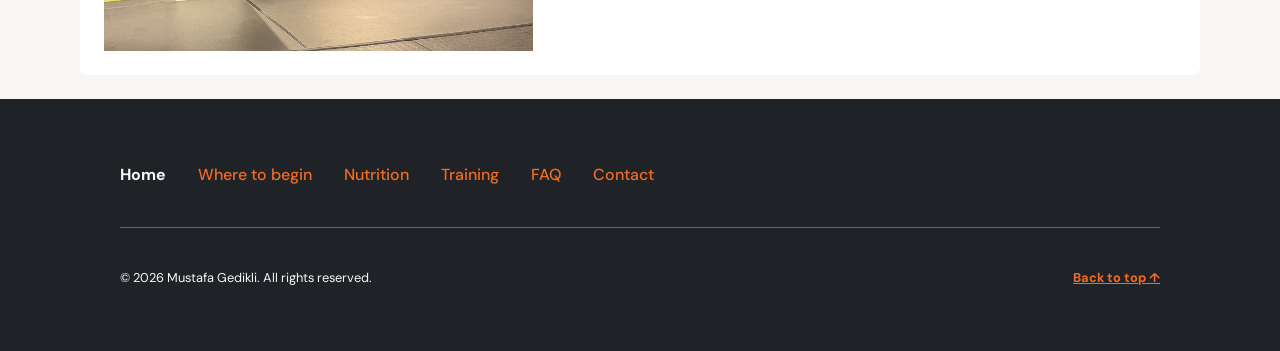
==== commit 2ad0c751: "fixes" ====
--- a/index.html
+++ b/index.html
@@ -38,7 +38,7 @@
 			</nav>
 		</header>
 		<section class="hero">
-			<h1>Transform your body with personal coaching and dedication</h1>
+			<h1>Transform your body with dedication</h1>
 			<p>
 				This website will provide information about how nutrition, fitness,
 				training and on where to begin.
--- a/css/style.css
+++ b/css/style.css
@@ -12,8 +12,8 @@
 }
 
 header {
-    background-color: #1f2328;
-    padding: 1.25rem;
+	background-color: #1f2328;
+	padding: 1.25rem;
 display: flex;
 	justify-content: space-between;
 	align-items: center;
@@ -47,6 +47,15 @@
 	height: auto;
 	aspect-ratio: 3 / 2;
 	object-fit: cover;
+}
+
+.cards > article {
+	margin-bottom:0;
+}
+
+.cards {
+	display: grid;
+	gap: 1rem;
 }
 
 article a {
@@ -309,7 +318,7 @@
 }
 
 .logo {
-    height: 2.75rem;
+	height: 2.75rem;
 
 }
 
@@ -318,7 +327,7 @@
 	padding: 0;
 	display:grid;
 	grid-template-columns: 1fr;
-    gap: 0.5rem;
+	gap: 0.5rem;
 	text-align: center;
 
 }
@@ -396,10 +405,10 @@
 	background-color: #f26b21;
 	color: #1f2328;
 	text-decoration: none;
-    padding: 0.75rem 1.5rem;
-    display: inline-block;
+	padding: 0.75rem 1.5rem;
+	display: inline-block;
 	text-align: center;
-    border-radius: 0.5rem
+	border-radius: 0.5rem
 	
 }
 
@@ -562,10 +571,10 @@
 		justify-content: space-between;
 		align-items: center;
 	}
- section{
-	 padding-left : 5rem;
-	 padding-right : 5rem;
- }
+	section{
+		padding-left : 5rem;
+		padding-right : 5rem;
+	}
 	header , footer {
 		padding-left : 7.5rem;
 		padding-right: 7.5rem;
@@ -610,13 +619,13 @@
 		display: flex;
 		gap: 2rem;
 	}
-    nav { 
+	nav { 
 		max-height:none;
 		overflow: visible;
 		opacity:1;
 			width:auto;
 		
-	   }	
+	}	
 	nav ul {
 		display: flex;
 		flex-wrap: wrap;
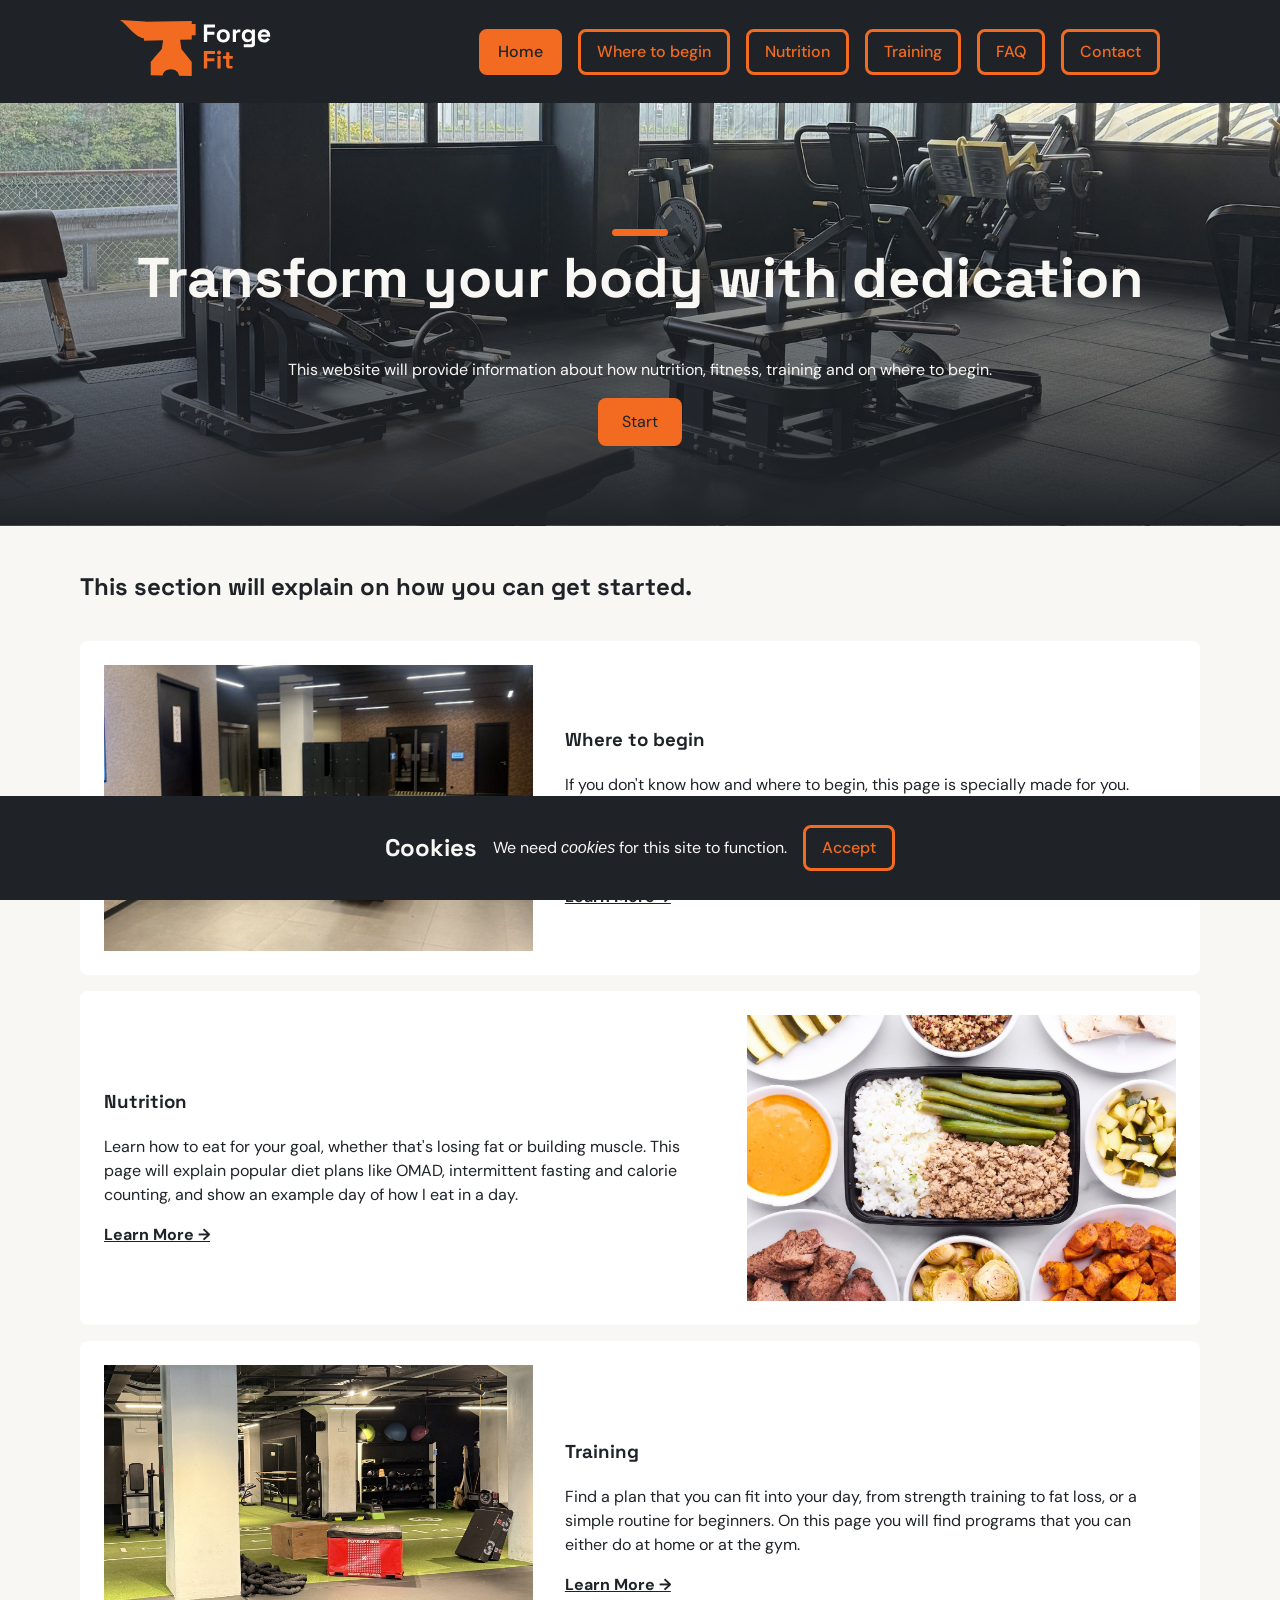
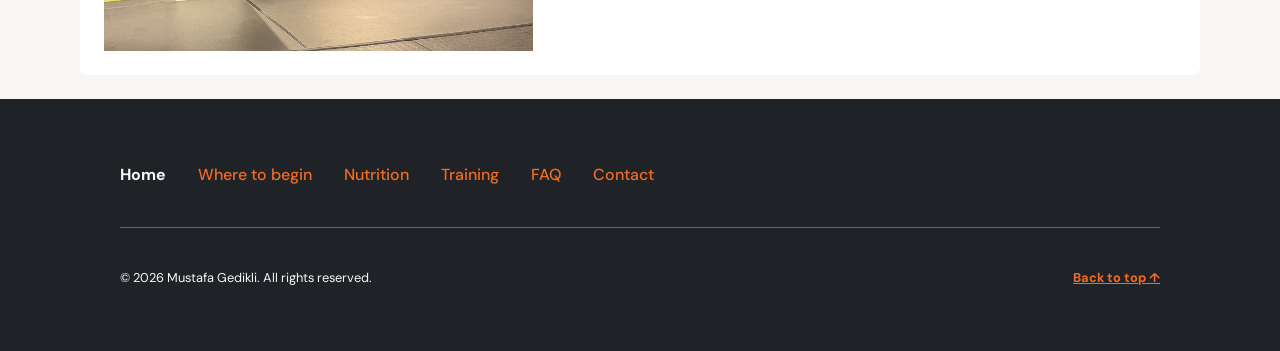
==== commit d69052b6: "ASDf" ====
--- a/index.html
+++ b/index.html
@@ -1,98 +1,109 @@
 <!doctype html>
 <html lang="en">
-	<head>
-		<meta charset="UTF-8" />
-		<meta name="viewport" content="width=device-width, initial-scale=1.0" />
-		<link rel="stylesheet" type="text/css" href="css/style.css" />
-		<title>MyWebsite(placeholder)</title>
-		<link rel="icon" type="image/png" href="img/favicon.png" />
-		<meta
+<head>
+	<meta charset="UTF-8"/>
+	<meta name="viewport" content="width=device-width, initial-scale=1.0"/>
+	<link rel="stylesheet" type="text/css" href="css/style.css"/>
+	<title>MyWebsite(placeholder)</title>
+	<link rel="icon" type="image/png" href="img/favicon.png"/>
+	<meta
 			name="description"
 			content="This website will provide information about how nutrition,fitness,training and on where to begin"
-		/>
-		<meta name="author" content="Mustafa Gedikli" />
-		<meta
+	/>
+	<meta name="author" content="Mustafa Gedikli"/>
+	<meta
 			name="keywords"
 			content="nutrition, training, where to begin, fitness, contact"
-		/>
-	</head>
-	<body>
-		<header id="top">
-			<a href="index.html"
-				><img src="img/logo.svg" alt="Logo" class="logo"
-			/></a>
-			<input type="checkbox" id="menu-toggle" class="menu-toggle" />
-			<label for="menu-toggle" class="menu-button" title="Open menu">
-				<img src="img/menu.svg" alt="Menu" class="menu-icon" title="OPen menu">
-				<img src="img/close.svg" alt="close" class="close-icon" title="Close menu">
-				</label>
-			<nav>
-				<ul>
-					<li><a class="active" href="index.html">Home</a></li>
-					<li><a href="where-to-begin.html">Where to begin</a></li>
-					<li><a href="nutrition.html">Nutrition</a></li>
-					<li><a href="training.html">Training</a></li>
-					<li><a href="faq.html">FAQ</a></li>
-					<li><a href="contact.html">Contact</a></li>
-				</ul>
-			</nav>
-		</header>
-		<section class="hero">
-			<h1>Transform your body with dedication</h1>
+	/>
+</head>
+<body>
+<header id="top">
+	<a href="index.html"
+	><img src="img/logo.svg" alt="Logo" class="logo"
+	/></a>
+	<input type="checkbox" id="menu-toggle" class="menu-toggle"/>
+	<label for="menu-toggle" class="menu-button" title="Open menu">
+		<img src="img/menu.svg" alt="Menu" class="menu-icon" title="OPen menu">
+		<img src="img/close.svg" alt="close" class="close-icon" title="Close menu">
+	</label>
+	<nav>
+		<ul>
+			<li><a class="active" href="index.html">Home</a></li>
+			<li><a href="where-to-begin.html">Where to begin</a></li>
+			<li><a href="nutrition.html">Nutrition</a></li>
+			<li><a href="training.html">Training</a></li>
+			<li><a href="faq.html">FAQ</a></li>
+			<li><a href="contact.html">Contact</a></li>
+		</ul>
+	</nav>
+</header>
+<section class="hero">
+	<h1>Transform your body with dedication</h1>
+	<p>
+		This website will provide information about how nutrition, fitness,
+		training and on where to begin.
+	</p>
+	<a class="start-button" href="where-to-begin.html">Start</a>
+</section>
+<section class="cards">
+	<h2>This section will explain on how you can get started.</h2>
+	<article>
+		<img src="img/home-where-to-begin.jpg" alt="Where to begin"/>
+		<section>
+			<h3>Where to begin</h3>
 			<p>
-				This website will provide information about how nutrition, fitness,
-				training and on where to begin.
+				If you don't know how and where to begin, this page is specially made for you. Follow three simple
+				steps: assess where you are right now, set a clear goal and begin with a plan you can consistently do.
+				No experience or equipment needed, just a willingness to start.
 			</p>
-			<a class="start-button" href="where-to-begin.html">Start</a>
+			<a href="where-to-begin.html">Learn More →</a>
 		</section>
-		<section class="cards">
-			<h2>This section will explain on how you can get started.</h2>
-			<article>
-				<img src="img/home-where-to-begin.jpg" alt="Where to begin" />
-				<section>
-				<h3>Where to begin</h3>
-				<p>
-					If you don't know how and where to begin, this page is specially made for you. Follow three simple steps: assess where you are right now, set a clear goal and begin with a plan you can consistently do. No experience or equipment needed, just a willingness to start.
-				</p>
-				<a href="where-to-begin.html">Learn More →</a>
-				</section>
-			</article>
-			<article class="nutrition">
-				<img src="img/home-nutrition.jpg" alt="Nutrition" />
-				<section>
-				<h3>Nutrition</h3>
-				<p>
-					Learn how to eat for your goal, whether that's losing fat or building muscle. This page will explain popular diet plans like OMAD, intermittent fasting and calorie counting, and show an example day of how I eat in a day.
-				</p>
-				
-				<a href="nutrition.html">Learn More → </a>
-				</section>
-			</article>
-			<article>
-				<img src="img/training-hero.jpg" alt="Training"/>
-				<section>
-				<h3>Training</h3>
-				<p>
-					Find a plan that you can fit into your day, from strength training to fat loss, or a simple routine for beginners. On this page you will find programs that you can either do at home or at the gym.
-				</p>
-				
-				<a href="training.html">Learn More → </a>
-				</section>
-			</article>
+	</article>
+	<article class="nutrition">
+		<img src="img/home-nutrition.jpg" alt="Nutrition"/>
+		<section>
+			<h3>Nutrition</h3>
+			<p>
+				Learn how to eat for your goal, whether that's losing fat or building muscle. This page will explain
+				popular diet plans like OMAD, intermittent fasting and calorie counting, and show an example day of how
+				I eat in a day.
+			</p>
+
+			<a href="nutrition.html">Learn More → </a>
 		</section>
-		<footer>
-			<ul class="footer-links">
-				<li><a class="current-footer" href="index.html">Home</a></li>
-				<li><a href="where-to-begin.html">Where to begin</a></li>
-				<li><a href="nutrition.html">Nutrition</a></li>
-				<li><a href="training.html">Training</a></li>
-				<li><a href="faq.html">FAQ</a></li>
-				<li><a href="contact.html">Contact</a></li>
-			</ul>
-			<section class="footer-bottom">
-				<p>&copy; 2026 Mustafa Gedikli. All rights reserved.</p>
-				<a href="#top">Back to top &uarr;</a>
-			</section>
-		</footer>
-	</body>
+	</article>
+	<article>
+		<img src="img/training-hero.jpg" alt="Training"/>
+		<section>
+			<h3>Training</h3>
+			<p>
+				Find a plan that you can fit into your day, from strength training to fat loss, or a simple routine for
+				beginners. On this page you will find programs that you can either do at home or at the gym.
+			</p>
+
+			<a href="training.html">Learn More → </a>
+		</section>
+	</article>
+</section>
+<footer>
+	<ul class="footer-links">
+		<li><a class="current-footer" href="index.html">Home</a></li>
+		<li><a href="where-to-begin.html">Where to begin</a></li>
+		<li><a href="nutrition.html">Nutrition</a></li>
+		<li><a href="training.html">Training</a></li>
+		<li><a href="faq.html">FAQ</a></li>
+		<li><a href="contact.html">Contact</a></li>
+	</ul>
+	<section class="footer-bottom">
+		<p>&copy; 2026 Mustafa Gedikli. All rights reserved.</p>
+		<a href="#top">Back to top &uarr;</a>
+	</section>
+</footer>
+<input type="checkbox" id="cookie-toggle" class="cookie-toggle"/>
+<aside class="cookie-content">
+	<h2>Cookies</h2>
+	<p>We need <em>cookies</em> for this site to function.</p>
+	<label class="accept-button" for="cookie-toggle">Accept</label>
+</aside>
+</body>
 </html>
--- a/css/style.css
+++ b/css/style.css
@@ -98,6 +98,33 @@
 	background-repeat: no-repeat;
 	background-size: cover;
 	background-position: center;
+}
+
+.cookie-toggle {
+	display:none;
+}
+.cookie-content {
+	position:fixed;
+	bottom:0;
+	left:0;
+	right:0;
+	z-index: 9999;
+	background-color: #1f2328;
+	color: #f8f7f4;
+	display: flex;
+	gap: 1rem;
+	padding:1.5rem;
+	align-items:center;
+	flex-wrap:wrap;
+	justify-content: center;
+}
+
+.cookie-content h2 {
+	margin:0;
+}
+
+.cookie-toggle:checked + .cookie-content {
+	display:none;
 }
 
 .day-picker, .faq-picker {
@@ -346,6 +373,31 @@
 	transition: background-color 0.15s ease-out, color 0.15s ease-out;
 }
 
+.accept-button {
+	color: #f26b21;
+	text-decoration: none;
+	border-width: 3px;
+	border-style: solid;
+	border-color: #f26b21;
+	background-color: transparent;
+	border-radius: 0.5rem;
+	padding: 0.5rem 1rem;
+	display: block;
+	font-weight: 500;
+	transition: background-color 0.15s ease-out, color 0.15s ease-out; /* i had to write this to get the points lol */
+	cursor: pointer;
+
+}
+
+.accept-button:hover {
+	background-color: #f26b21;
+	color: #ffffff;
+}
+
+.accept-button:active {
+	background-color:#c2410c;
+	color: #ffffff;
+}
 nav {
 	max-height:0;
 	overflow: hidden;
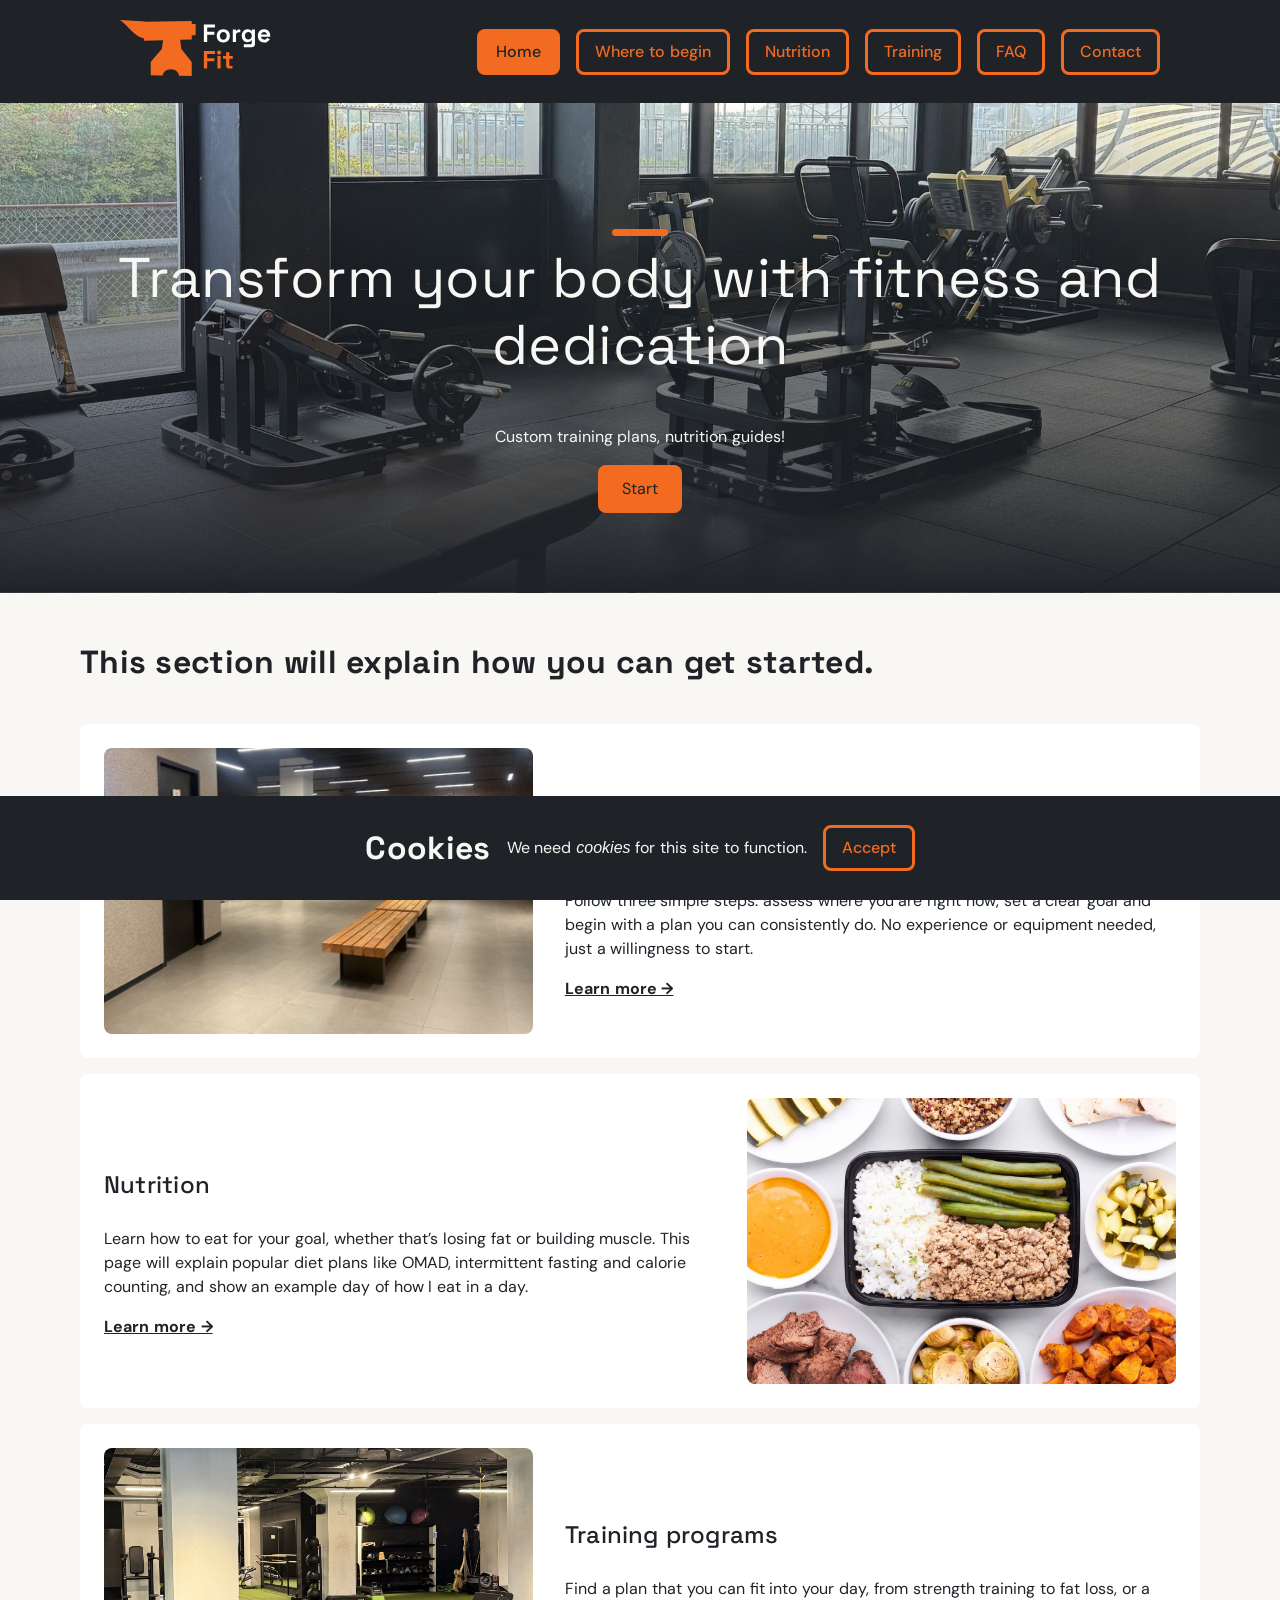
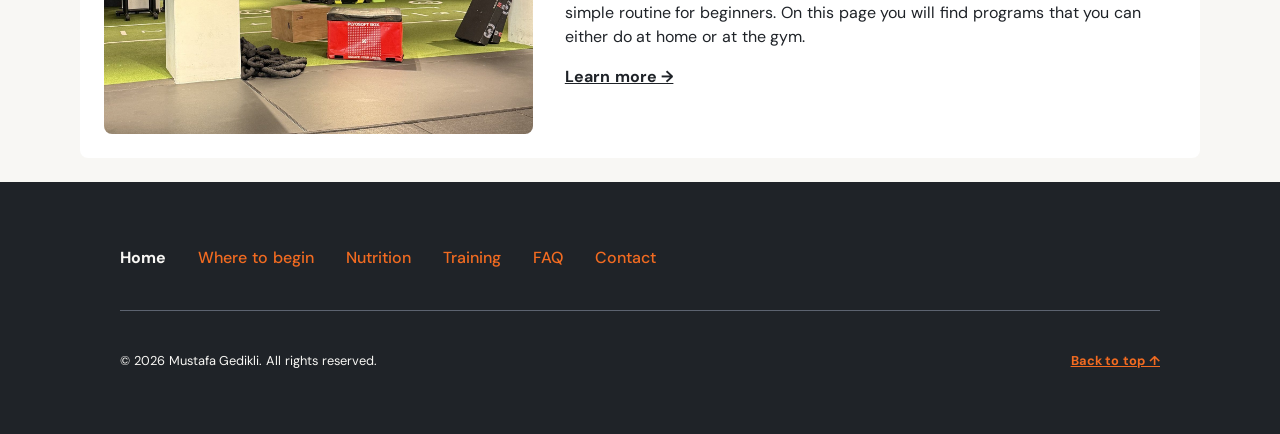
==== commit 25945261: "huge fixes + contact page overhaul" ====
--- a/index.html
+++ b/index.html
@@ -4,106 +4,82 @@
 	<meta charset="UTF-8"/>
 	<meta name="viewport" content="width=device-width, initial-scale=1.0"/>
 	<link rel="stylesheet" type="text/css" href="css/style.css"/>
-	<title>MyWebsite(placeholder)</title>
+	<title>Home | ForgeFit</title>
 	<link rel="icon" type="image/png" href="img/favicon.png"/>
-	<meta
-			name="description"
-			content="This website will provide information about how nutrition,fitness,training and on where to begin"
-	/>
+	<meta name="description" content="ForgeFit helps you transform your body with custom training plans, nutrition guides and simple steps for beginners."/>
 	<meta name="author" content="Mustafa Gedikli"/>
-	<meta
-			name="keywords"
-			content="nutrition, training, where to begin, fitness, contact"
-	/>
+	<meta name="keywords" content="fitness, training plans, nutrition guides, beginners, ForgeFit"/>
 </head>
 <body>
-<header id="top">
-	<a href="index.html"
-	><img src="img/logo.svg" alt="Logo" class="logo"
-	/></a>
-	<input type="checkbox" id="menu-toggle" class="menu-toggle"/>
-	<label for="menu-toggle" class="menu-button" title="Open menu">
-		<img src="img/menu.svg" alt="Menu" class="menu-icon" title="OPen menu">
-		<img src="img/close.svg" alt="close" class="close-icon" title="Close menu">
-	</label>
-	<nav>
-		<ul>
-			<li><a class="active" href="index.html">Home</a></li>
+	<header id="top">
+		<a href="index.html"><img class="logo" src="img/logo.svg" alt="ForgeFit logo" title="ForgeFit logo"/></a>
+		<input type="checkbox" id="menu-toggle" class="menu-toggle"/>
+		<label for="menu-toggle" class="menu-button" title="Open menu">
+			<img class="menu-icon" src="img/menu.svg" alt="Menu" title="Open menu"/>
+			<img class="close-icon" src="img/close.svg" alt="Close" title="Close menu"/>
+		</label>
+		<nav>
+			<ul>
+					<li><a class="active" href="index.html">Home</a></li>
+					<li><a href="where-to-begin.html">Where to begin</a></li>
+					<li><a href="nutrition.html">Nutrition</a></li>
+					<li><a href="training.html">Training</a></li>
+					<li><a href="faq.html">FAQ</a></li>
+					<li><a href="contact.html">Contact</a></li>
+			</ul>
+		</nav>
+	</header>
+	<section class="hero">
+		<h1>Transform your body with fitness and dedication</h1>
+		<p>Custom training plans, nutrition guides!</p>
+		<a class="start-button" href="where-to-begin.html">Start</a>
+	</section>
+	<section class="cards">
+		<h2>This section will explain how you can get started.</h2>
+		<article>
+			<img src="img/home-where-to-begin.jpg" alt="A picture of a seemingly empty hall with a bench." title="A gym that&rsquo;s empty with a bench"/>
+			<section>
+				<h3>Where to begin</h3>
+				<p>If you don&rsquo;t know how and where to begin, this page is specially made for you. Follow three simple steps: assess where you are right now, set a clear goal and begin with a plan you can consistently do. No experience or equipment needed, just a willingness to start.</p>
+				<a href="where-to-begin.html">Learn more &rarr;</a>
+			</section>
+		</article>
+		<article class="nutrition">
+			<img src="img/home-nutrition.jpg" alt="A picture of a healthy meal." title="A meal with rice and turkey beef."/>
+			<section>
+				<h3>Nutrition</h3>
+				<p>Learn how to eat for your goal, whether that&rsquo;s losing fat or building muscle. This page will explain popular diet plans like OMAD, intermittent fasting and calorie counting, and show an example day of how I eat in a day.</p>
+				<a href="nutrition.html">Learn more &rarr;</a>
+			</section>
+		</article>
+		<article>
+			<img src="img/training-hero.jpg" alt="A picture of a gym training room." title="A gym with training equipment"/>
+			<section>
+				<h3>Training programs</h3>
+				<p>Find a plan that you can fit into your day, from strength training to fat loss, or a simple routine for beginners. On this page you will find programs that you can either do at home or at the gym.</p>
+				<a href="training.html">Learn more &rarr;</a>
+			</section>
+		</article>
+	</section>
+	<footer>
+		<ul class="footer-links">
+			<li><a class="current-footer" href="index.html">Home</a></li>
 			<li><a href="where-to-begin.html">Where to begin</a></li>
 			<li><a href="nutrition.html">Nutrition</a></li>
 			<li><a href="training.html">Training</a></li>
 			<li><a href="faq.html">FAQ</a></li>
 			<li><a href="contact.html">Contact</a></li>
 		</ul>
-	</nav>
-</header>
-<section class="hero">
-	<h1>Transform your body with dedication</h1>
-	<p>
-		This website will provide information about how nutrition, fitness,
-		training and on where to begin.
-	</p>
-	<a class="start-button" href="where-to-begin.html">Start</a>
-</section>
-<section class="cards">
-	<h2>This section will explain on how you can get started.</h2>
-	<article>
-		<img src="img/home-where-to-begin.jpg" alt="Where to begin"/>
-		<section>
-			<h3>Where to begin</h3>
-			<p>
-				If you don't know how and where to begin, this page is specially made for you. Follow three simple
-				steps: assess where you are right now, set a clear goal and begin with a plan you can consistently do.
-				No experience or equipment needed, just a willingness to start.
-			</p>
-			<a href="where-to-begin.html">Learn More →</a>
+		<section class="footer-bottom">
+			<p>&copy; 2026 Mustafa Gedikli. All rights reserved.</p>
+			<a href="#top">Back to top &uarr;</a>
 		</section>
-	</article>
-	<article class="nutrition">
-		<img src="img/home-nutrition.jpg" alt="Nutrition"/>
-		<section>
-			<h3>Nutrition</h3>
-			<p>
-				Learn how to eat for your goal, whether that's losing fat or building muscle. This page will explain
-				popular diet plans like OMAD, intermittent fasting and calorie counting, and show an example day of how
-				I eat in a day.
-			</p>
-
-			<a href="nutrition.html">Learn More → </a>
-		</section>
-	</article>
-	<article>
-		<img src="img/training-hero.jpg" alt="Training"/>
-		<section>
-			<h3>Training</h3>
-			<p>
-				Find a plan that you can fit into your day, from strength training to fat loss, or a simple routine for
-				beginners. On this page you will find programs that you can either do at home or at the gym.
-			</p>
-
-			<a href="training.html">Learn More → </a>
-		</section>
-	</article>
-</section>
-<footer>
-	<ul class="footer-links">
-		<li><a class="current-footer" href="index.html">Home</a></li>
-		<li><a href="where-to-begin.html">Where to begin</a></li>
-		<li><a href="nutrition.html">Nutrition</a></li>
-		<li><a href="training.html">Training</a></li>
-		<li><a href="faq.html">FAQ</a></li>
-		<li><a href="contact.html">Contact</a></li>
-	</ul>
-	<section class="footer-bottom">
-		<p>&copy; 2026 Mustafa Gedikli. All rights reserved.</p>
-		<a href="#top">Back to top &uarr;</a>
-	</section>
-</footer>
-<input type="checkbox" id="cookie-toggle" class="cookie-toggle"/>
-<aside class="cookie-content">
-	<h2>Cookies</h2>
-	<p>We need <em>cookies</em> for this site to function.</p>
-	<label class="accept-button" for="cookie-toggle">Accept</label>
-</aside>
+	</footer>
+	<input type="checkbox" id="cookie-toggle" class="cookie-toggle"/>
+	<aside class="cookie-content">
+		<h2>Cookies</h2>
+		<p>We need <em>cookies</em> for this site to function.</p>
+		<label class="accept-button" for="cookie-toggle">Accept</label>
+	</aside>
 </body>
 </html>
--- a/css/style.css
+++ b/css/style.css
@@ -9,6 +9,7 @@
 	line-height: 1.5;
 	background-color: #f8f7f4;
 	margin: 0;
+	word-spacing:0.05em;
 }
 
 header {
@@ -226,6 +227,7 @@
 
 .faq-selection p {
 	margin-top: 0.5rem;
+	text-indent:0.05rem;
 }
 
 .faq-selection[open]::details-content {
@@ -242,7 +244,17 @@
 }
 
 .faq-cta {
-	text-align:center;
+	text-align: center;
+}
+
+.faq-group h2 {
+	font-size: 1.5rem;
+	font-weight: 500;
+}
+
+.faq-picker a.active {
+	background-color: #f26b21;
+	color: #1f2328;
 }
 
 .exercise-grid img {
@@ -253,9 +265,15 @@
 	border-radius: 0.5rem;
 }
 
-.exercise-grid h3 , .exercise-grid h4 { 
+.exercise-grid h3,
+.exercise-grid h4 {
 	font-size: 1rem;
-	
+	font-weight: 500;
+	margin: 0.75rem 0 0.25rem;
+}
+
+#upper-lower > h3 {
+	font-size: 1.25rem;
 }
 
 .exercise-grid > li > figure {
@@ -268,7 +286,7 @@
 	border-radius: 0.5rem;
 }
 .exercise-grid p {
-	font-size: 0.75rem;
+	font-size: 0.875rem;
 	color: #5C6370;
 	margin: 0;
 }
@@ -337,11 +355,26 @@
 
 .article-detailpages {
 	background-color: #1f2328;
+	padding: 0;
+	margin-bottom: 0;
+	align-items: center;
 }
 .hero-img {
-
+	width: 100%;
+	max-width: 25rem;
 	height: auto;
-	width: 320px;
+	aspect-ratio: 4 / 3;
+	object-fit: cover;
+	border-radius: 0.5rem;
+}
+
+.cards > article > img,
+.diet-plans > article > img {
+	border-radius: 0.5rem;
+}
+
+.diet-plans > article {
+	margin-bottom: 0;
 }
 
 .logo {
@@ -384,7 +417,7 @@
 	padding: 0.5rem 1rem;
 	display: block;
 	font-weight: 500;
-	transition: background-color 0.15s ease-out, color 0.15s ease-out; /* i had to write this to get the points lol */
+	transition: background-color 0.15s ease-out, color 0.15s ease-out; /* this makes the button look nicer when its hovered on */
 	cursor: pointer;
 
 }
@@ -491,22 +524,49 @@
 .submit-button {
 	background-color: #f26b21;
 	color: #1f2328;
+	font-family: inherit;
+	font-size: 1rem;
+	font-weight: 500;
 	text-decoration: none;
 	padding: 0.75rem 1.5rem;
 	display: inline-block;
-	border-radius: 0.5rem;
-	align-self: flex-start;
+	border: none;
+	border-radius: 0.5rem;
+	justify-self: start;
+	cursor: pointer;
+}
+
+.submit-button:hover {
+	background-color: #ffffff;
+}
+
+.submit-button:active {
+	background-color: #c2410c;
+	color: #ffffff;
 }
 h1,
 h2,
 h3,
 h4 {
 	font-family: "Space Grotesk", sans-serif;
+	letter-spacing:0.01em;
 }
 
 h1 {
 	font-size: 2.5rem;
+	font-weight: 400;
 	line-height: 1.2;
+}
+
+h2 {
+	font-size: 1.75rem;
+	font-weight: 700;
+	line-height: 1.2;
+}
+
+h3 {
+	font-size: 1.25rem;
+	font-weight: 500;
 }
 
 footer {
@@ -573,23 +633,160 @@
 	
 }
 form {
+	display: grid;
+	grid-template-columns: 1fr;
+	gap: 1rem;
+}
+
+form > * {
+	grid-column: 1 / -1;
+}
+
+form > .half {
+	grid-column: auto;
+}
+
+.required-note {
+	margin: 0;
+	font-size: 0.875rem;
+}
+
+fieldset {
+	border: none;
+	margin: 0;
+	padding: 0;
+}
+
+legend {
+	padding: 0;
+	margin-bottom: 0.5rem;
+}
+
+fieldset input {
+	accent-color: #f26b21;
+	margin: 0 0.25rem 0 0;
+}
+
+fieldset label {
+	margin-right: 1rem;
+}
+
+.field {
 	display: flex;
 	flex-direction: column;
 	gap: 0.5rem;
-}
-input ,
-select, 
+	margin: 0;
+}
+input[type="text"],
+input[type="email"],
+input[type="tel"],
+select,
 textarea {
+	font-family: inherit;
+	font-size: 1rem;
+	color: #1f2328;
+	background-color: #ffffff;
+	padding: 0.75rem 1rem;
+	border: 1px solid #1f2328;
+	border-radius: 0.5rem;
+}
+
+::placeholder {
+	opacity: 0.6;
+}
+
+textarea {
+	min-height: 7.5rem;
+	resize: vertical;
+}
+
+.error {
+	display: none;
+	color: #D4351C;
+}
+
+.error-banner {
+	display: none;
+	align-items: center;
+	gap: 0.75rem;
+	margin: 0;
+	padding: 1rem;
+	color: #D4351C;
+	background-color: #ffffff;
+	border: 1px solid #D4351C;
+	border-radius: 0.5rem;
+}
+
+.error-banner::before {
+	content: "!";
+	display: flex;
+	justify-content: center;
+	align-items: center;
+	flex: 0 0 1.5rem;
+	height: 1.5rem;
+	color: #ffffff;
+	background-color: #D4351C;
+	border-radius: 50%;
+	font-weight: 700;
+}
+
+input:user-invalid,
+select:user-invalid,
+textarea:user-invalid {
+	border-color: #D4351C;
+	box-shadow: 0 0 0 1px #D4351C;
+}
+
+:user-invalid + .error,
+fieldset:has(:user-invalid) .error {
+	display: block;
+}
+
+form:has(:user-invalid) .error-banner {
+	display: flex;
+}
+
+form:has(:user-invalid) .submit-button {
+	background-color: #D9D9D9;
+	color: #5C6370;
+}
+
+.social > article {
+	display: flex;
+	flex-direction: row;
+	align-items: center;
+	gap: 1rem;
+	margin-bottom: 1rem;
+	padding: 1rem 1.5rem;
+}
+
+.social h3,
+.social p {
+	margin: 0;
+}
+
+.social-icon {
+	flex: 0 0 1.5rem;
+	width: 1.5rem;
+	height: 1.5rem;
 	padding: 0.5rem;
-	border-radius: 0.5rem;
-	border:solid #1f2328;
-}
-
-.social > article,
+	background-color: #1f2328;
+	border-radius: 50%;
+}
+
 .what-i-do > article {
-	display: flex;
-	flex-direction: column;
+	display: block;
 	margin-bottom: 1rem;
+	padding: 0;
+	background-color: transparent;
+}
+
+.what-i-do h3 {
+	margin: 0 0 0.25rem;
+}
+
+.what-i-do p {
+	margin: 0;
 }
 
 
@@ -713,7 +910,34 @@
 	.contact {
 		display: grid;
 		grid-template-columns: 2fr 1fr;
-	}
-	
-}
-
+		gap: 2rem;
+	}
+	
+	h2 {
+		font-size: 2rem;
+	}
+	h3 {
+		font-size: 1.5rem;
+	}
+	.exercise-grid h3,
+	.exercise-grid h4 {
+		font-size: 1.5rem;
+	}
+	#upper-lower > h3 {
+		font-size: 1.5rem;
+	}
+	.hero-detailpages {
+		padding-top: 4rem;
+		padding-bottom: 4rem;
+	}
+	.hero-img {
+		flex: 0 0 25rem;
+		width: 25rem;
+	}
+	.article-detailpages {
+		gap: 3rem;
+	}
+	form {
+		grid-template-columns: 1fr 1fr;
+	}
+}
